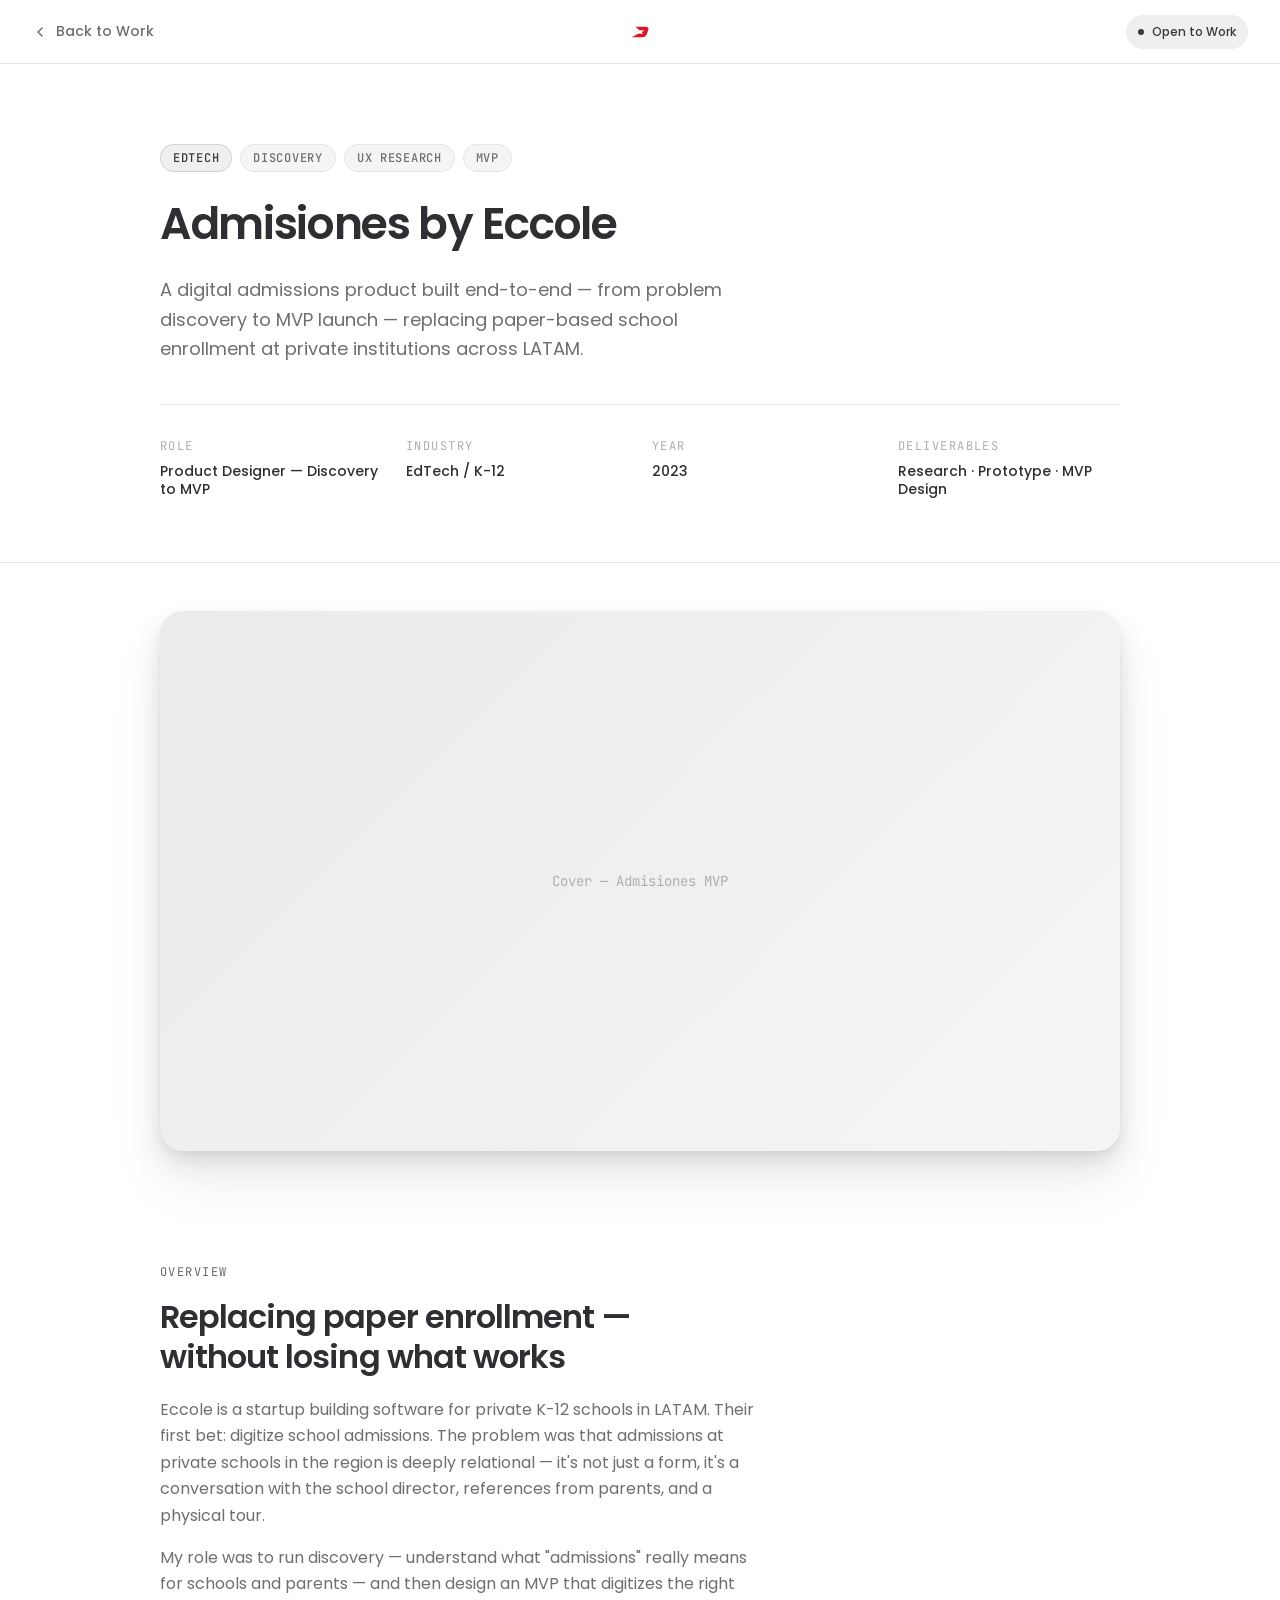
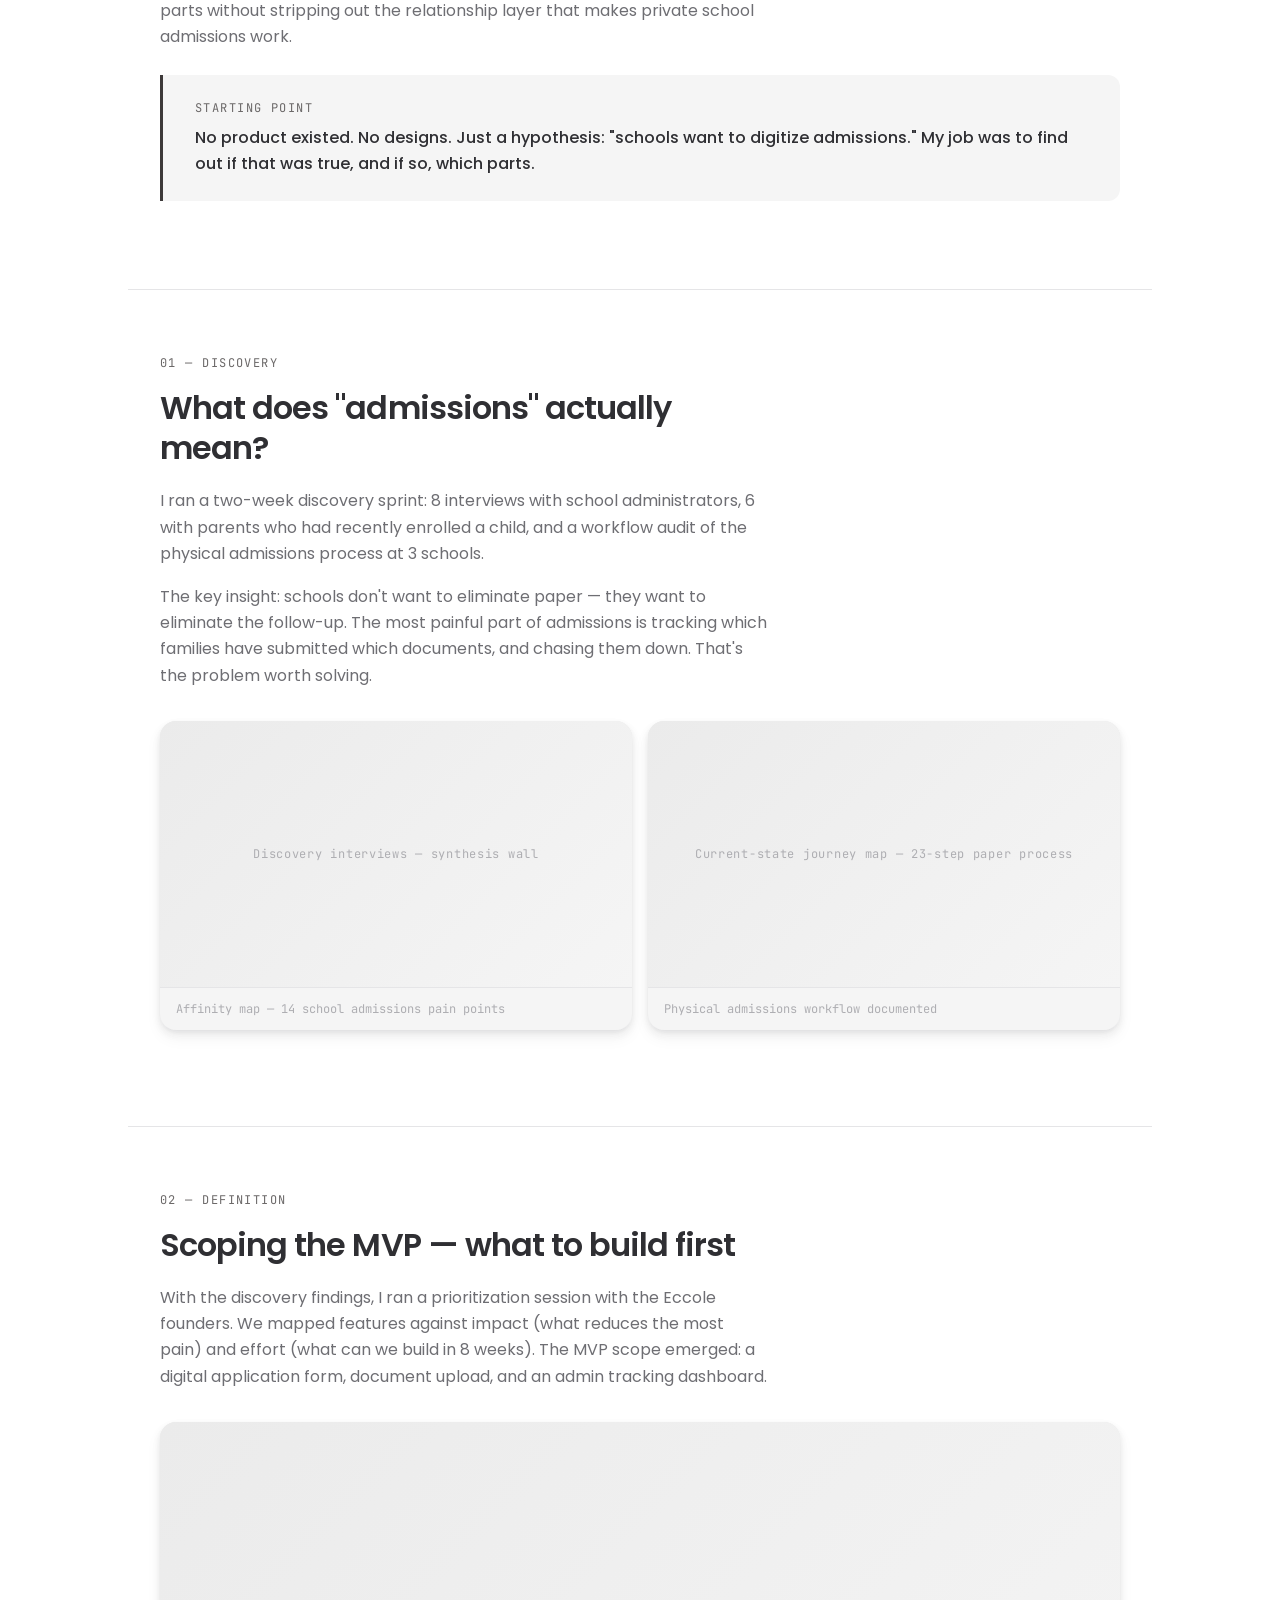
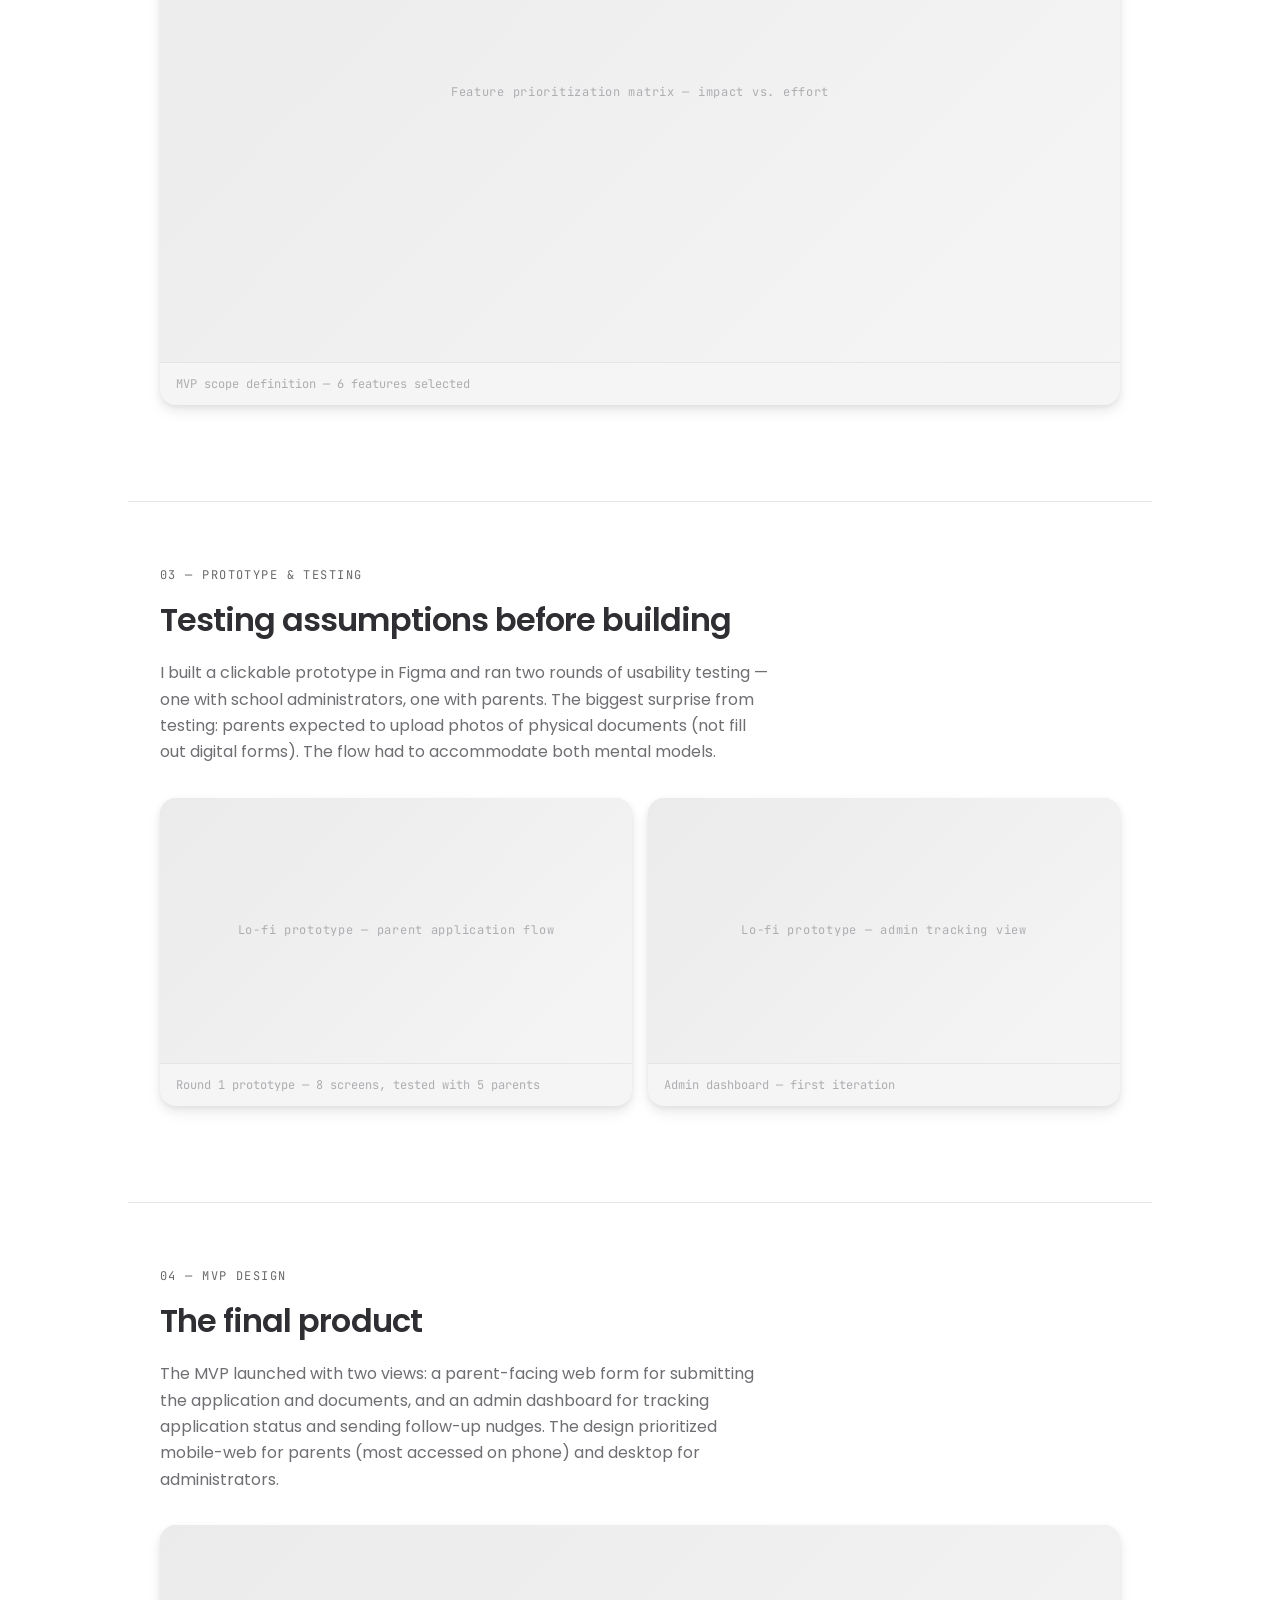
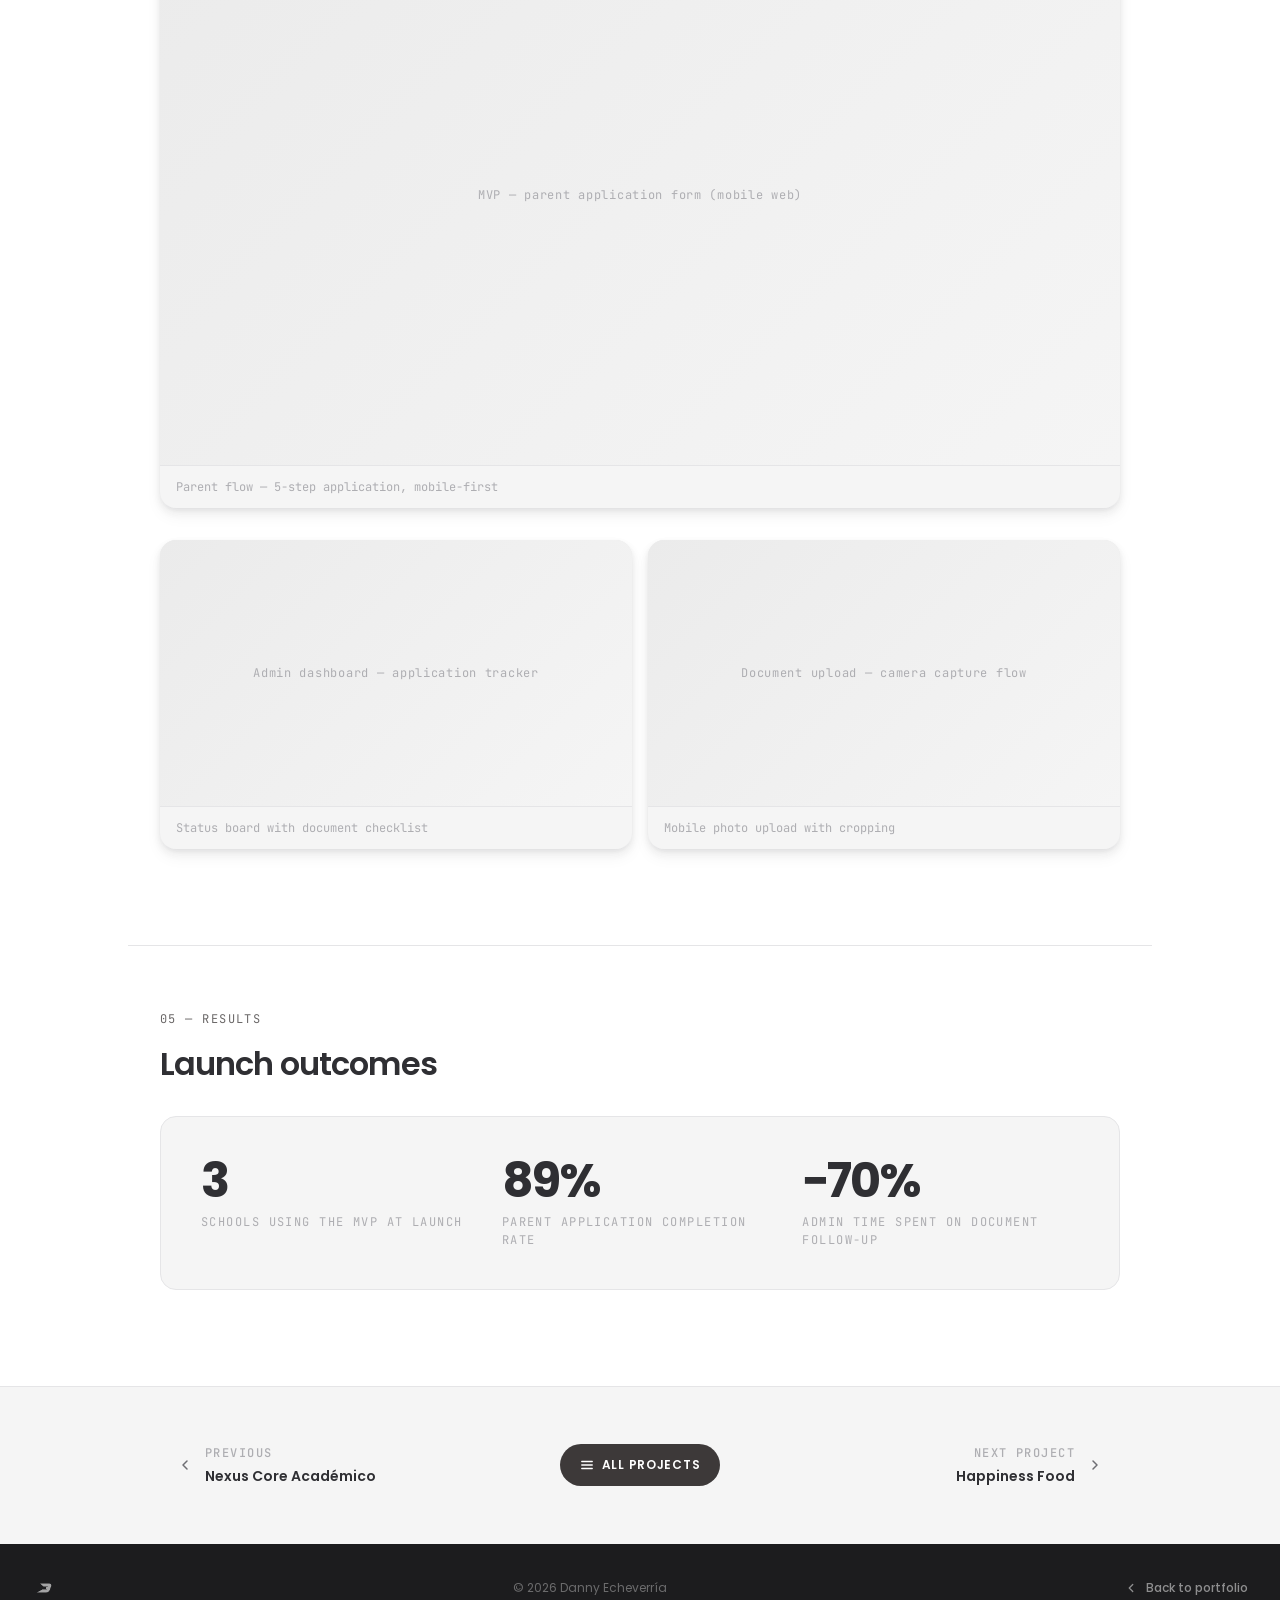
==== admisiones.html @ 97ca710a "Add 7 case study pages + shared CSS Individual case study pages for all 7 projects (Galgo, ATM Sec, " ====
<!DOCTYPE html>
<html lang="en">
<head>
<meta charset="UTF-8">
<meta name="viewport" content="width=device-width, initial-scale=1.0">
<meta name="description" content="Admisiones by Eccole — EdTech MVP case study by Danny Echeverría.">
<title>Admisiones by Eccole — Danny Echeverría</title>
<link rel="stylesheet" href="case-study.css">
</head>
<body>

<!-- NAV -->
<nav class="cs-nav" aria-label="Case study navigation">
  <div class="cs-nav__inner">
    <a href="index.html#work" class="cs-nav__back">
      <svg width="16" height="16" viewBox="0 0 16 16" fill="none" aria-hidden="true">
        <path d="M10 12L6 8l4-4" stroke="currentColor" stroke-width="1.5" stroke-linecap="round" stroke-linejoin="round"/>
      </svg>
      Back to Work
    </a>
    <a href="index.html" class="cs-nav__logo">
      <img src="Logo-Danjez.png" alt="Danny Echeverría" width="120" height="28">
    </a>
    <div class="cs-nav__badge">
      <span class="cs-nav__badge-dot"></span>
      Open to Work
    </div>
  </div>
</nav>

<!-- HEADER -->
<header class="cs-header">
  <div class="cs-header__inner">
    <div class="cs-header__tags anim">
      <span class="cs-tag cs-tag--accent">EdTech</span>
      <span class="cs-tag">Discovery</span>
      <span class="cs-tag">UX Research</span>
      <span class="cs-tag">MVP</span>
    </div>
    <h1 class="cs-header__title anim">Admisiones by Eccole</h1>
    <p class="cs-header__subtitle anim">A digital admissions product built end-to-end — from problem discovery to MVP launch — replacing paper-based school enrollment at private institutions across LATAM.</p>
    <div class="cs-meta anim">
      <div class="cs-meta__item">
        <p class="cs-meta__label">Role</p>
        <p class="cs-meta__value">Product Designer — Discovery to MVP</p>
      </div>
      <div class="cs-meta__item">
        <p class="cs-meta__label">Industry</p>
        <p class="cs-meta__value">EdTech / K-12</p>
      </div>
      <div class="cs-meta__item">
        <p class="cs-meta__label">Year</p>
        <p class="cs-meta__value">2023</p>
      </div>
      <div class="cs-meta__item">
        <p class="cs-meta__label">Deliverables</p>
        <p class="cs-meta__value">Research · Prototype · MVP Design</p>
      </div>
    </div>
  </div>
</header>

<!-- COVER -->
<div class="cs-cover anim">
  <div class="cs-cover__image">
    <div class="cs-cover__placeholder">Cover — Admisiones MVP</div>
  </div>
</div>

<!-- OVERVIEW -->
<section class="cs-section anim">
  <p class="cs-section__eyebrow">Overview</p>
  <h2 class="cs-section__title">Replacing paper enrollment — without losing what works</h2>
  <p class="cs-section__body">Eccole is a startup building software for private K-12 schools in LATAM. Their first bet: digitize school admissions. The problem was that admissions at private schools in the region is deeply relational — it's not just a form, it's a conversation with the school director, references from parents, and a physical tour.</p>
  <p class="cs-section__body">My role was to run discovery — understand what "admissions" really means for schools and parents — and then design an MVP that digitizes the right parts without stripping out the relationship layer that makes private school admissions work.</p>
  <div class="cs-callout">
    <p class="cs-callout__label">Starting Point</p>
    <p class="cs-callout__text">No product existed. No designs. Just a hypothesis: "schools want to digitize admissions." My job was to find out if that was true, and if so, which parts.</p>
  </div>
</section>

<!-- DISCOVERY -->
<section class="cs-section anim">
  <p class="cs-section__eyebrow">01 — Discovery</p>
  <h2 class="cs-section__title">What does "admissions" actually mean?</h2>
  <p class="cs-section__body">I ran a two-week discovery sprint: 8 interviews with school administrators, 6 with parents who had recently enrolled a child, and a workflow audit of the physical admissions process at 3 schools.</p>
  <p class="cs-section__body">The key insight: schools don't want to eliminate paper — they want to eliminate the follow-up. The most painful part of admissions is tracking which families have submitted which documents, and chasing them down. That's the problem worth solving.</p>
  <div class="cs-grid cs-grid--2">
    <div class="cs-image cs-image--flush">
      <div class="cs-image__placeholder">Discovery interviews — synthesis wall</div>
      <p class="cs-image__caption">Affinity map — 14 school admissions pain points</p>
    </div>
    <div class="cs-image cs-image--flush">
      <div class="cs-image__placeholder">Current-state journey map — 23-step paper process</div>
      <p class="cs-image__caption">Physical admissions workflow documented</p>
    </div>
  </div>
</section>

<!-- DEFINITION -->
<section class="cs-section anim">
  <p class="cs-section__eyebrow">02 — Definition</p>
  <h2 class="cs-section__title">Scoping the MVP — what to build first</h2>
  <p class="cs-section__body">With the discovery findings, I ran a prioritization session with the Eccole founders. We mapped features against impact (what reduces the most pain) and effort (what can we build in 8 weeks). The MVP scope emerged: a digital application form, document upload, and an admin tracking dashboard.</p>
  <div class="cs-image">
    <div class="cs-image__placeholder">Feature prioritization matrix — impact vs. effort</div>
    <p class="cs-image__caption">MVP scope definition — 6 features selected</p>
  </div>
</section>

<!-- PROTOTYPE -->
<section class="cs-section anim">
  <p class="cs-section__eyebrow">03 — Prototype & Testing</p>
  <h2 class="cs-section__title">Testing assumptions before building</h2>
  <p class="cs-section__body">I built a clickable prototype in Figma and ran two rounds of usability testing — one with school administrators, one with parents. The biggest surprise from testing: parents expected to upload photos of physical documents (not fill out digital forms). The flow had to accommodate both mental models.</p>
  <div class="cs-grid cs-grid--2">
    <div class="cs-image cs-image--flush">
      <div class="cs-image__placeholder">Lo-fi prototype — parent application flow</div>
      <p class="cs-image__caption">Round 1 prototype — 8 screens, tested with 5 parents</p>
    </div>
    <div class="cs-image cs-image--flush">
      <div class="cs-image__placeholder">Lo-fi prototype — admin tracking view</div>
      <p class="cs-image__caption">Admin dashboard — first iteration</p>
    </div>
  </div>
</section>

<!-- MVP -->
<section class="cs-section anim">
  <p class="cs-section__eyebrow">04 — MVP Design</p>
  <h2 class="cs-section__title">The final product</h2>
  <p class="cs-section__body">The MVP launched with two views: a parent-facing web form for submitting the application and documents, and an admin dashboard for tracking application status and sending follow-up nudges. The design prioritized mobile-web for parents (most accessed on phone) and desktop for administrators.</p>
  <div class="cs-image">
    <div class="cs-image__placeholder">MVP — parent application form (mobile web)</div>
    <p class="cs-image__caption">Parent flow — 5-step application, mobile-first</p>
  </div>
  <div class="cs-grid cs-grid--2">
    <div class="cs-image cs-image--flush">
      <div class="cs-image__placeholder">Admin dashboard — application tracker</div>
      <p class="cs-image__caption">Status board with document checklist</p>
    </div>
    <div class="cs-image cs-image--flush">
      <div class="cs-image__placeholder">Document upload — camera capture flow</div>
      <p class="cs-image__caption">Mobile photo upload with cropping</p>
    </div>
  </div>
</section>

<!-- RESULTS -->
<section class="cs-section anim">
  <p class="cs-section__eyebrow">05 — Results</p>
  <h2 class="cs-section__title">Launch outcomes</h2>
  <div class="cs-metrics">
    <div class="cs-metric">
      <p class="cs-metric__number">3</p>
      <p class="cs-metric__label">Schools using the MVP at launch</p>
    </div>
    <div class="cs-metric">
      <p class="cs-metric__number">89%</p>
      <p class="cs-metric__label">Parent application completion rate</p>
    </div>
    <div class="cs-metric">
      <p class="cs-metric__number">−70%</p>
      <p class="cs-metric__label">Admin time spent on document follow-up</p>
    </div>
  </div>
</section>

<!-- PROJECT NAV -->
<nav class="cs-project-nav" aria-label="Project navigation">
  <div class="cs-project-nav__inner">
    <a href="nexuscore.html" class="cs-project-nav__link">
      <svg width="16" height="16" viewBox="0 0 16 16" fill="none" aria-hidden="true">
        <path d="M10 12L6 8l4-4" stroke="currentColor" stroke-width="1.5" stroke-linecap="round" stroke-linejoin="round"/>
      </svg>
      <div>
        <span class="cs-project-nav__label">Previous</span>
        <span class="cs-project-nav__title">Nexus Core Académico</span>
      </div>
    </a>
    <div class="cs-project-nav__center">
      <a href="index.html#work" class="cs-project-nav__all">
        <svg width="14" height="14" viewBox="0 0 16 16" fill="none" aria-hidden="true">
          <path d="M2 4h12M2 8h12M2 12h12" stroke="currentColor" stroke-width="1.5" stroke-linecap="round"/>
        </svg>
        All Projects
      </a>
    </div>
    <a href="happinessfood.html" class="cs-project-nav__link cs-project-nav__link--next">
      <div>
        <span class="cs-project-nav__label">Next Project</span>
        <span class="cs-project-nav__title">Happiness Food</span>
      </div>
      <svg width="16" height="16" viewBox="0 0 16 16" fill="none" aria-hidden="true">
        <path d="M6 12l4-4-4-4" stroke="currentColor" stroke-width="1.5" stroke-linecap="round" stroke-linejoin="round"/>
      </svg>
    </a>
  </div>
</nav>

<!-- FOOTER -->
<footer class="cs-footer">
  <div class="cs-footer__inner">
    <a href="index.html" class="cs-footer__logo">
      <img src="Logo-Danjez.png" alt="Danny Echeverría" width="100" height="24">
    </a>
    <p class="cs-footer__copy">© 2026 Danny Echeverría</p>
    <a href="index.html#work" class="cs-footer__back">
      <svg width="14" height="14" viewBox="0 0 16 16" fill="none" aria-hidden="true">
        <path d="M10 12L6 8l4-4" stroke="currentColor" stroke-width="1.5" stroke-linecap="round" stroke-linejoin="round"/>
      </svg>
      Back to portfolio
    </a>
  </div>
</footer>

<script>
const observer = new IntersectionObserver((entries) => {
  entries.forEach(e => { if (e.isIntersecting) { e.target.classList.add('anim--visible'); observer.unobserve(e.target); } });
}, { threshold: 0.1, rootMargin: '0px 0px -40px 0px' });
document.querySelectorAll('.anim').forEach(el => observer.observe(el));
</script>
</body>
</html>
---- case-study.css ----
/* ============================================================
   CASE STUDY — Shared Styles
   Precision Canvas Design System
   ============================================================ */

@import url('https://fonts.googleapis.com/css2?family=Poppins:ital,wght@0,300;0,400;0,500;0,600;0,700;1,300;1,400;1,500&family=JetBrains+Mono:wght@400;500&display=swap');

/* ============================================================
   DESIGN TOKENS
   ============================================================ */
:root {
  --color-bg-base:        #FFFFFF;
  --color-bg-raised:      #F5F5F5;
  --color-bg-inset:       #EBEBEB;
  --color-bg-overlay:     #1C1C1E;

  --color-text-primary:   #2F2F33;
  --color-text-secondary: #6E6E73;
  --color-text-tertiary:  #AEAEB2;
  --color-text-inverse:   #FFFFFF;

  --color-accent:         #3D3939;
  --color-accent-hover:   #2A2727;
  --color-accent-subtle:  #F0EFEF;
  --color-accent-muted:   #6B6868;

  --color-border:         #E5E5E7;
  --color-border-strong:  #C7C7CC;

  --font-display: 'Poppins', system-ui, sans-serif;
  --font-body:    'Poppins', system-ui, sans-serif;
  --font-mono:    'JetBrains Mono', 'Cascadia Code', monospace;

  --text-xs:   0.75rem;
  --text-sm:   0.875rem;
  --text-base: 1rem;
  --text-lg:   1.125rem;
  --text-xl:   1.25rem;
  --text-2xl:  1.5rem;
  --text-3xl:  clamp(1.75rem, 3vw, 2rem);
  --text-4xl:  clamp(2rem, 4vw, 2.75rem);

  --leading-tight:   1.1;
  --leading-snug:    1.25;
  --leading-normal:  1.5;
  --leading-relaxed: 1.65;

  --tracking-tight:  -0.03em;
  --tracking-normal: -0.01em;
  --tracking-wide:    0.06em;
  --tracking-widest:  0.12em;

  --space-1:  0.25rem;
  --space-2:  0.5rem;
  --space-3:  0.75rem;
  --space-4:  1rem;
  --space-5:  1.25rem;
  --space-6:  1.5rem;
  --space-8:  2rem;
  --space-10: 2.5rem;
  --space-12: 3rem;
  --space-16: 4rem;
  --space-20: 5rem;
  --space-24: 6rem;

  --container-text: 44rem;
  --container-lg:   64rem;
  --container-xl:   80rem;

  --radius-sm:   0.25rem;
  --radius-md:   0.5rem;
  --radius-lg:   0.75rem;
  --radius-xl:   1rem;
  --radius-2xl:  1.5rem;
  --radius-full: 9999px;

  --shadow-color: 240deg 5% 15%;
  --shadow-sm:
    0px 1px 2px hsl(var(--shadow-color) / 0.05),
    0px 1px 3px hsl(var(--shadow-color) / 0.07);
  --shadow-md:
    0px 2px 4px hsl(var(--shadow-color) / 0.04),
    0px 4px 8px hsl(var(--shadow-color) / 0.07),
    0px 8px 16px hsl(var(--shadow-color) / 0.05);
  --shadow-lg:
    0px 4px 6px hsl(var(--shadow-color) / 0.03),
    0px 8px 16px hsl(var(--shadow-color) / 0.06),
    0px 16px 32px hsl(var(--shadow-color) / 0.09),
    0px 32px 64px hsl(var(--shadow-color) / 0.05);

  --ease-out-expo:  cubic-bezier(0.16, 1, 0.3, 1);
  --ease-in-out:    cubic-bezier(0.65, 0, 0.35, 1);
  --duration-fast:   150ms;
  --duration-normal: 250ms;
  --duration-enter:  500ms;
}

/* ============================================================
   RESET & BASE
   ============================================================ */
*, *::before, *::after { box-sizing: border-box; margin: 0; padding: 0; }

html {
  scroll-behavior: smooth;
  -webkit-font-smoothing: antialiased;
  -moz-osx-font-smoothing: grayscale;
}

body {
  font-family: var(--font-body);
  font-size: var(--text-base);
  line-height: var(--leading-normal);
  color: var(--color-text-primary);
  background-color: var(--color-bg-base);
  overflow-x: hidden;
}

img { display: block; max-width: 100%; }
a { color: inherit; text-decoration: none; }
button { cursor: pointer; border: none; background: none; font: inherit; }

.u-sr-only {
  position: absolute; width: 1px; height: 1px;
  padding: 0; margin: -1px; overflow: hidden;
  clip: rect(0,0,0,0); white-space: nowrap; border: 0;
}

.anim {
  opacity: 0;
  transform: translateY(20px);
  transition:
    opacity var(--duration-enter) var(--ease-out-expo),
    transform var(--duration-enter) var(--ease-out-expo);
}
.anim.anim--visible { opacity: 1; transform: translateY(0); }
.anim:nth-child(2) { transition-delay: 60ms; }
.anim:nth-child(3) { transition-delay: 120ms; }
.anim:nth-child(4) { transition-delay: 180ms; }

@media (prefers-reduced-motion: reduce) {
  .anim { opacity: 1; transform: none; transition: none; }
  *, *::before, *::after {
    animation-duration: 0.01ms !important;
    transition-duration: 0.01ms !important;
  }
}

/* ============================================================
   CASE STUDY NAV
   ============================================================ */
.cs-nav {
  position: sticky;
  top: 0;
  z-index: 100;
  height: 64px;
  display: flex;
  align-items: center;
  background-color: rgba(255, 255, 255, 0.92);
  backdrop-filter: blur(16px) saturate(180%);
  -webkit-backdrop-filter: blur(16px) saturate(180%);
  border-bottom: 1px solid var(--color-border);
}

.cs-nav__inner {
  width: 100%;
  max-width: var(--container-xl);
  margin-inline: auto;
  padding-inline: var(--space-8);
  display: flex;
  align-items: center;
  justify-content: space-between;
  gap: var(--space-8);
}

.cs-nav__back {
  display: flex;
  align-items: center;
  gap: var(--space-2);
  font-size: var(--text-sm);
  font-weight: 500;
  color: var(--color-text-secondary);
  transition: color var(--duration-fast) ease;
}
.cs-nav__back:hover { color: var(--color-text-primary); }
.cs-nav__back svg { flex-shrink: 0; }

.cs-nav__logo img { height: 28px; width: auto; }

.cs-nav__badge {
  display: flex;
  align-items: center;
  gap: var(--space-2);
  padding: var(--space-2) var(--space-3);
  background: var(--color-accent-subtle);
  border-radius: var(--radius-full);
  font-size: var(--text-xs);
  font-weight: 500;
  color: var(--color-accent);
  white-space: nowrap;
}
.cs-nav__badge-dot {
  width: 6px; height: 6px;
  border-radius: 50%;
  background: var(--color-accent);
  animation: pulse 2s ease-in-out infinite;
}
@keyframes pulse {
  0%, 100% { opacity: 1; transform: scale(1); }
  50%       { opacity: 0.5; transform: scale(0.75); }
}

/* ============================================================
   CASE STUDY HEADER
   ============================================================ */
.cs-header {
  padding-top: var(--space-20);
  padding-bottom: var(--space-16);
  border-bottom: 1px solid var(--color-border);
}

.cs-header__inner {
  width: 100%;
  max-width: var(--container-lg);
  margin-inline: auto;
  padding-inline: var(--space-8);
}

.cs-header__tags {
  display: flex;
  flex-wrap: wrap;
  gap: var(--space-2);
  margin-bottom: var(--space-6);
}

.cs-tag {
  display: inline-flex;
  align-items: center;
  padding: var(--space-1) var(--space-3);
  border-radius: var(--radius-full);
  font-size: var(--text-xs);
  font-family: var(--font-mono);
  font-weight: 500;
  letter-spacing: var(--tracking-wide);
  text-transform: uppercase;
  background: var(--color-bg-raised);
  color: var(--color-text-secondary);
  border: 1px solid var(--color-border);
}

.cs-tag--accent {
  background: var(--color-accent-subtle);
  color: var(--color-accent);
  border-color: rgba(61,57,57,0.15);
}

.cs-header__title {
  font-size: var(--text-4xl);
  font-weight: 600;
  letter-spacing: var(--tracking-tight);
  line-height: var(--leading-snug);
  color: var(--color-text-primary);
  margin-bottom: var(--space-6);
  max-width: 40rem;
}

.cs-header__subtitle {
  font-size: var(--text-lg);
  color: var(--color-text-secondary);
  line-height: var(--leading-relaxed);
  max-width: 36rem;
  margin-bottom: var(--space-10);
}

.cs-meta {
  display: grid;
  grid-template-columns: repeat(4, 1fr);
  gap: var(--space-6);
  padding-top: var(--space-8);
  border-top: 1px solid var(--color-border);
}

.cs-meta__item {}

.cs-meta__label {
  font-family: var(--font-mono);
  font-size: var(--text-xs);
  text-transform: uppercase;
  letter-spacing: var(--tracking-widest);
  color: var(--color-text-tertiary);
  margin-bottom: var(--space-2);
}

.cs-meta__value {
  font-size: var(--text-sm);
  font-weight: 500;
  color: var(--color-text-primary);
  line-height: var(--leading-snug);
}

/* ============================================================
   COVER IMAGE
   ============================================================ */
.cs-cover {
  width: 100%;
  max-width: var(--container-lg);
  margin-inline: auto;
  padding-inline: var(--space-8);
  padding-top: var(--space-12);
  padding-bottom: var(--space-12);
}

.cs-cover__image {
  width: 100%;
  aspect-ratio: 16 / 9;
  border-radius: var(--radius-2xl);
  overflow: hidden;
  background: var(--color-bg-inset);
  box-shadow: var(--shadow-lg);
}

.cs-cover__image img {
  width: 100%; height: 100%;
  object-fit: cover;
}

.cs-cover__placeholder {
  width: 100%; height: 100%;
  background: linear-gradient(135deg, var(--color-bg-inset) 0%, var(--color-bg-raised) 100%);
  display: flex;
  align-items: center;
  justify-content: center;
  color: var(--color-text-tertiary);
  font-family: var(--font-mono);
  font-size: var(--text-sm);
}

/* ============================================================
   SECTION BASE
   ============================================================ */
.cs-section {
  width: 100%;
  max-width: var(--container-lg);
  margin-inline: auto;
  padding-inline: var(--space-8);
  padding-block: var(--space-16);
  border-bottom: 1px solid var(--color-border);
}

.cs-section:last-of-type { border-bottom: none; }

.cs-section--wide {
  max-width: var(--container-xl);
}

.cs-section__eyebrow {
  font-family: var(--font-mono);
  font-size: var(--text-xs);
  text-transform: uppercase;
  letter-spacing: var(--tracking-widest);
  color: var(--color-accent-muted);
  margin-bottom: var(--space-4);
}

.cs-section__title {
  font-size: var(--text-3xl);
  font-weight: 600;
  letter-spacing: var(--tracking-tight);
  line-height: var(--leading-snug);
  color: var(--color-text-primary);
  margin-bottom: var(--space-5);
  max-width: 36rem;
}

.cs-section__body {
  font-size: var(--text-base);
  color: var(--color-text-secondary);
  line-height: var(--leading-relaxed);
  max-width: 38rem;
}

.cs-section__body + .cs-section__body {
  margin-top: var(--space-4);
}

/* Two-column layout inside a section */
.cs-section__cols {
  display: grid;
  grid-template-columns: 1fr 1fr;
  gap: var(--space-12);
  align-items: start;
}

.cs-section__cols--60-40 {
  grid-template-columns: 3fr 2fr;
}

.cs-section__col {}

/* ============================================================
   IMAGES
   ============================================================ */
.cs-image {
  width: 100%;
  border-radius: var(--radius-xl);
  overflow: hidden;
  background: var(--color-bg-inset);
  box-shadow: var(--shadow-md);
  margin-block: var(--space-8);
}

.cs-image--sm { border-radius: var(--radius-lg); }
.cs-image--flush { margin-block: 0; }

.cs-image img {
  width: 100%; height: auto;
  display: block;
}

.cs-image__placeholder {
  width: 100%;
  aspect-ratio: 16 / 9;
  background: linear-gradient(135deg, var(--color-bg-inset) 0%, var(--color-bg-raised) 100%);
  display: flex;
  align-items: center;
  justify-content: center;
  color: var(--color-text-tertiary);
  font-family: var(--font-mono);
  font-size: var(--text-xs);
  letter-spacing: var(--tracking-wide);
}

.cs-image__placeholder--tall { aspect-ratio: 4 / 3; }
.cs-image__placeholder--square { aspect-ratio: 1; }
.cs-image__placeholder--portrait { aspect-ratio: 9 / 16; }

.cs-image__caption {
  padding: var(--space-3) var(--space-4);
  font-size: var(--text-xs);
  color: var(--color-text-tertiary);
  font-family: var(--font-mono);
  border-top: 1px solid var(--color-border);
  background: var(--color-bg-raised);
}

/* Grid of images */
.cs-grid {
  display: grid;
  gap: var(--space-4);
  margin-block: var(--space-8);
}

.cs-grid--2 { grid-template-columns: 1fr 1fr; }
.cs-grid--3 { grid-template-columns: 1fr 1fr 1fr; }
.cs-grid--4 { grid-template-columns: repeat(4, 1fr); }

.cs-grid .cs-image { margin-block: 0; }

/* ============================================================
   METRICS ROW
   ============================================================ */
.cs-metrics {
  display: grid;
  grid-template-columns: repeat(3, 1fr);
  gap: var(--space-6);
  padding: var(--space-10);
  background: var(--color-bg-raised);
  border-radius: var(--radius-xl);
  border: 1px solid var(--color-border);
  margin-block: var(--space-8);
}

.cs-metric__number {
  font-size: clamp(2rem, 4vw, 3rem);
  font-weight: 700;
  letter-spacing: var(--tracking-tight);
  color: var(--color-text-primary);
  line-height: 1;
  margin-bottom: var(--space-2);
}

.cs-metric__label {
  font-family: var(--font-mono);
  font-size: var(--text-xs);
  text-transform: uppercase;
  letter-spacing: var(--tracking-widest);
  color: var(--color-text-tertiary);
}

/* ============================================================
   CALLOUT / HIGHLIGHT BLOCK
   ============================================================ */
.cs-callout {
  padding: var(--space-6) var(--space-8);
  background: var(--color-bg-raised);
  border-left: 3px solid var(--color-accent);
  border-radius: 0 var(--radius-lg) var(--radius-lg) 0;
  margin-block: var(--space-6);
}

.cs-callout__label {
  font-family: var(--font-mono);
  font-size: var(--text-xs);
  text-transform: uppercase;
  letter-spacing: var(--tracking-widest);
  color: var(--color-accent-muted);
  margin-bottom: var(--space-2);
}

.cs-callout__text {
  font-size: var(--text-base);
  font-weight: 500;
  color: var(--color-text-primary);
  line-height: var(--leading-relaxed);
}

/* ============================================================
   PROJECT NAVIGATION (prev / next)
   ============================================================ */
.cs-project-nav {
  background: var(--color-bg-raised);
  border-top: 1px solid var(--color-border);
  padding-block: var(--space-10);
}

.cs-project-nav__inner {
  width: 100%;
  max-width: var(--container-lg);
  margin-inline: auto;
  padding-inline: var(--space-8);
  display: grid;
  grid-template-columns: 1fr auto 1fr;
  align-items: center;
  gap: var(--space-6);
}

.cs-project-nav__link {
  display: flex;
  align-items: center;
  gap: var(--space-3);
  font-size: var(--text-sm);
  font-weight: 500;
  color: var(--color-text-secondary);
  transition: color var(--duration-fast) ease;
  padding: var(--space-4);
  border-radius: var(--radius-lg);
  border: 1px solid transparent;
}
.cs-project-nav__link:hover {
  color: var(--color-text-primary);
  background: var(--color-bg-base);
  border-color: var(--color-border);
}

.cs-project-nav__link--next { justify-content: flex-end; text-align: right; }

.cs-project-nav__label {
  font-family: var(--font-mono);
  font-size: var(--text-xs);
  text-transform: uppercase;
  letter-spacing: var(--tracking-widest);
  color: var(--color-text-tertiary);
  display: block;
  margin-bottom: var(--space-1);
}

.cs-project-nav__title {
  display: block;
  color: var(--color-text-primary);
  font-weight: 600;
  font-size: var(--text-sm);
}

.cs-project-nav__center {
  text-align: center;
}

.cs-project-nav__all {
  display: inline-flex;
  align-items: center;
  gap: var(--space-2);
  padding: var(--space-3) var(--space-5);
  background: var(--color-accent);
  color: var(--color-text-inverse);
  border-radius: var(--radius-full);
  font-size: var(--text-xs);
  font-weight: 600;
  letter-spacing: var(--tracking-wide);
  text-transform: uppercase;
  transition: background var(--duration-fast) ease;
}
.cs-project-nav__all:hover { background: var(--color-accent-hover); }

/* ============================================================
   FOOTER
   ============================================================ */
.cs-footer {
  background: var(--color-bg-overlay);
  padding-block: var(--space-8);
}

.cs-footer__inner {
  width: 100%;
  max-width: var(--container-xl);
  margin-inline: auto;
  padding-inline: var(--space-8);
  display: flex;
  align-items: center;
  justify-content: space-between;
  gap: var(--space-6);
}

.cs-footer__logo img {
  height: 24px;
  width: auto;
  filter: brightness(0) invert(1);
  opacity: 0.6;
}

.cs-footer__copy {
  font-size: var(--text-xs);
  color: rgba(255,255,255,0.35);
}

.cs-footer__back {
  font-size: var(--text-xs);
  font-weight: 500;
  color: rgba(255,255,255,0.5);
  display: flex;
  align-items: center;
  gap: var(--space-2);
  transition: color var(--duration-fast) ease;
}
.cs-footer__back:hover { color: rgba(255,255,255,0.9); }

/* ============================================================
   RESPONSIVE
   ============================================================ */
@media (max-width: 768px) {
  .cs-meta { grid-template-columns: 1fr 1fr; }
  .cs-section__cols,
  .cs-section__cols--60-40 { grid-template-columns: 1fr; gap: var(--space-8); }
  .cs-grid--2,
  .cs-grid--3,
  .cs-grid--4 { grid-template-columns: 1fr; }
  .cs-metrics { grid-template-columns: 1fr; gap: var(--space-4); }
  .cs-project-nav__inner { grid-template-columns: 1fr; gap: var(--space-4); }
  .cs-project-nav__link--next { justify-content: flex-start; text-align: left; }
  .cs-footer__inner { flex-direction: column; text-align: center; }
}

@media (max-width: 480px) {
  .cs-header__inner,
  .cs-cover,
  .cs-section { padding-inline: var(--space-5); }
  .cs-nav__inner { padding-inline: var(--space-5); }
  .cs-nav__badge { display: none; }
  .cs-meta { grid-template-columns: 1fr 1fr; gap: var(--space-4); }
}
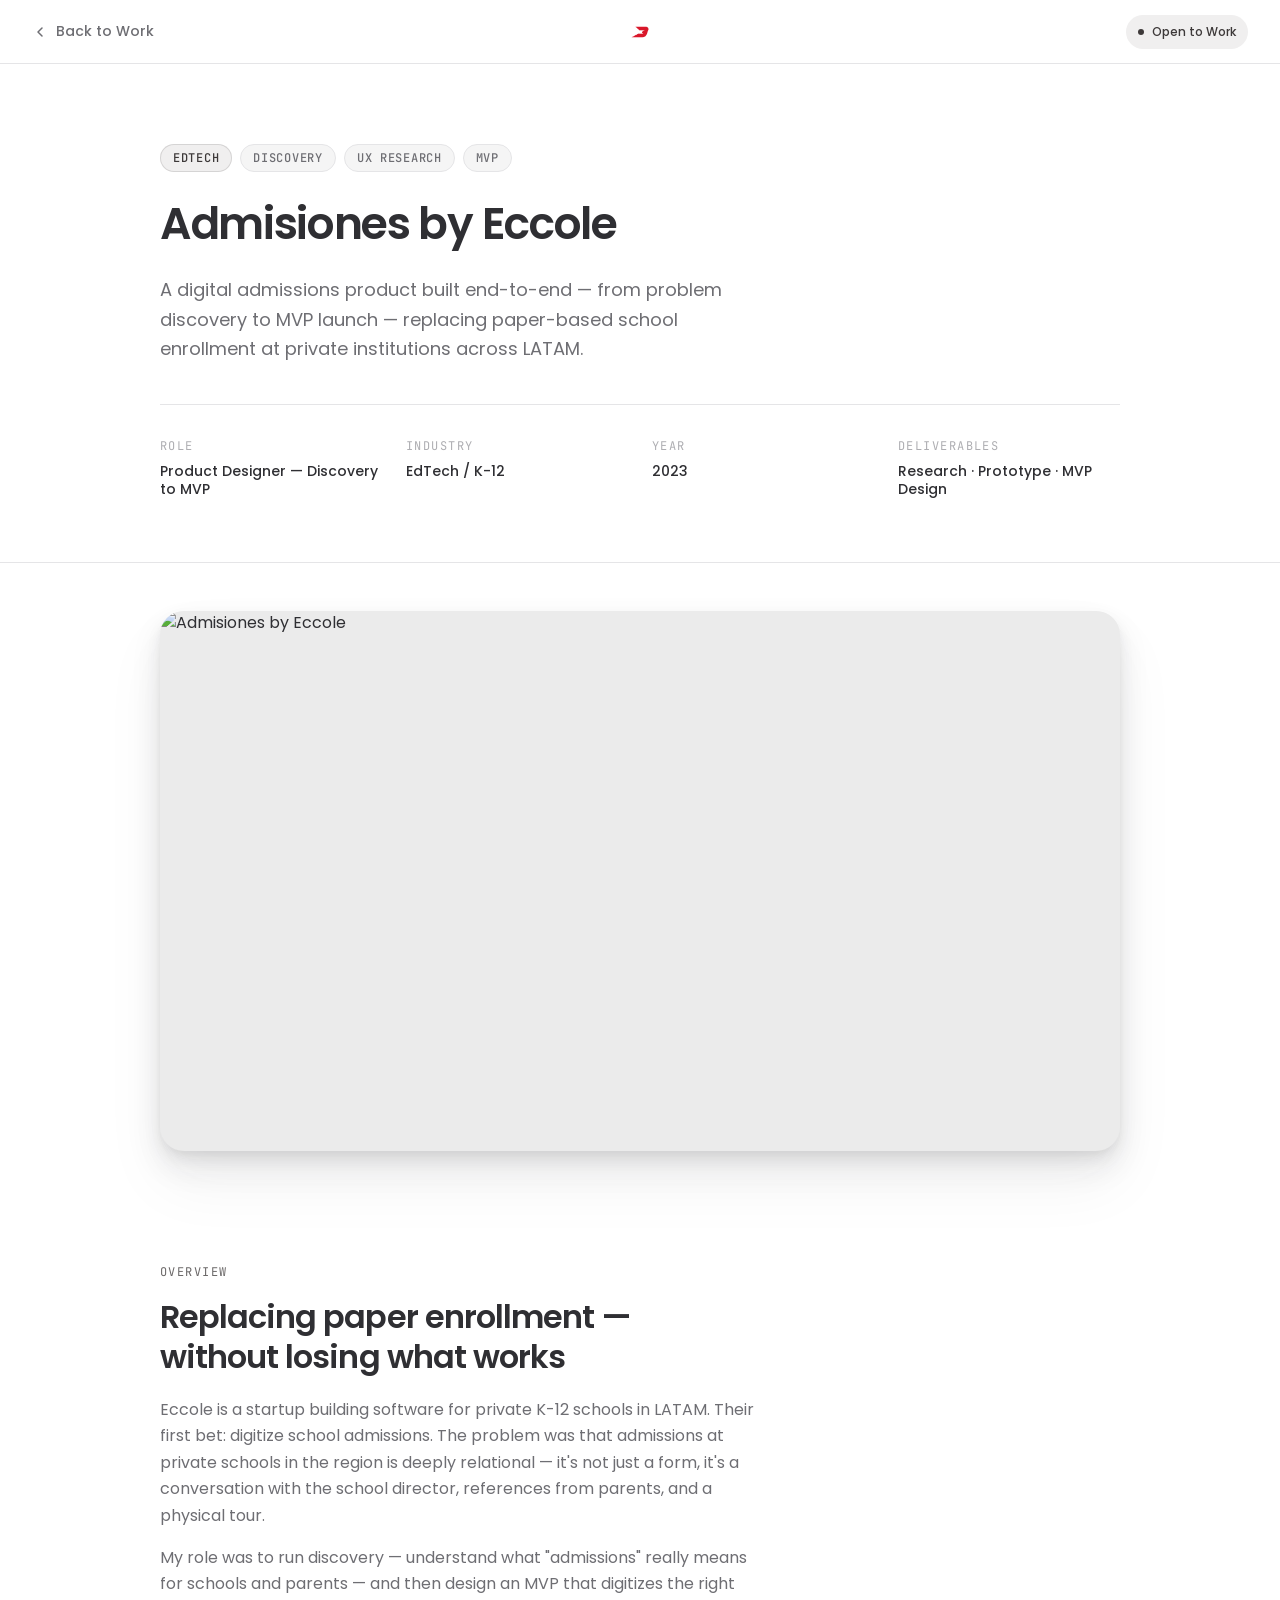
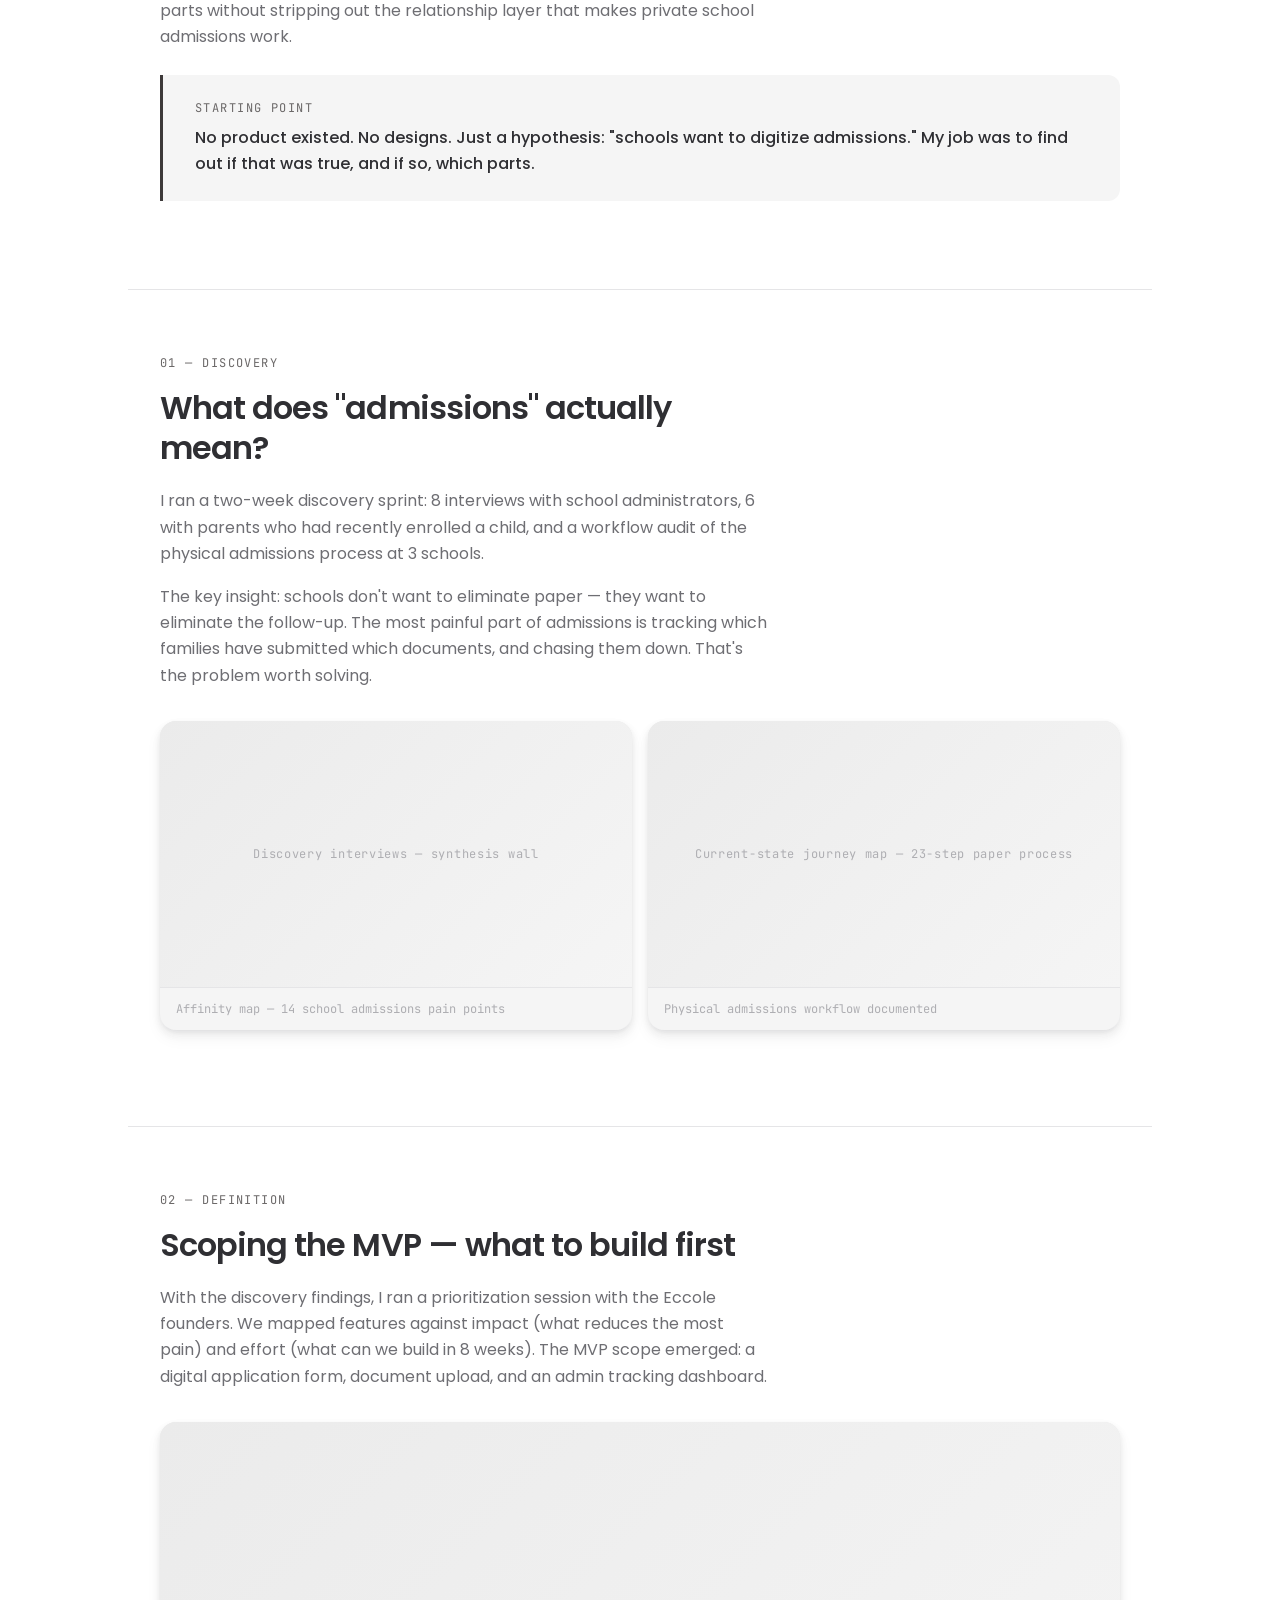
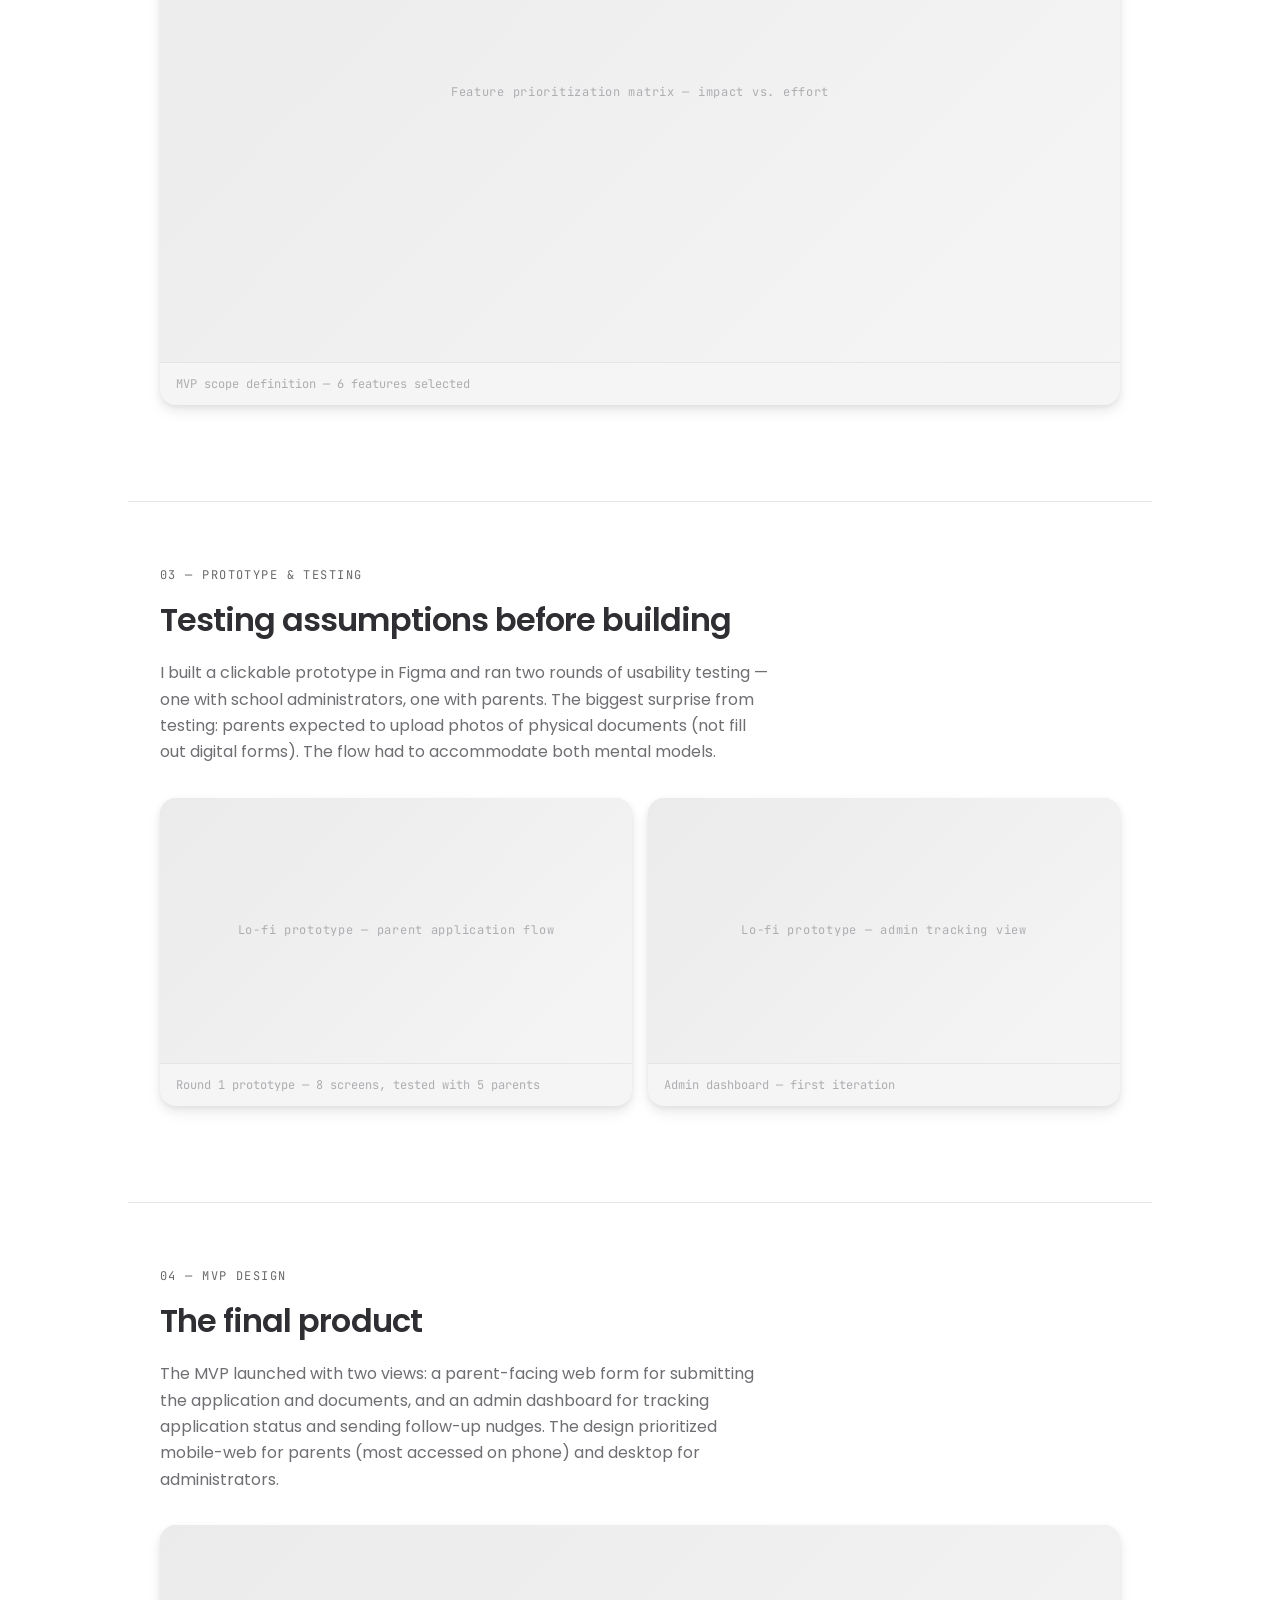
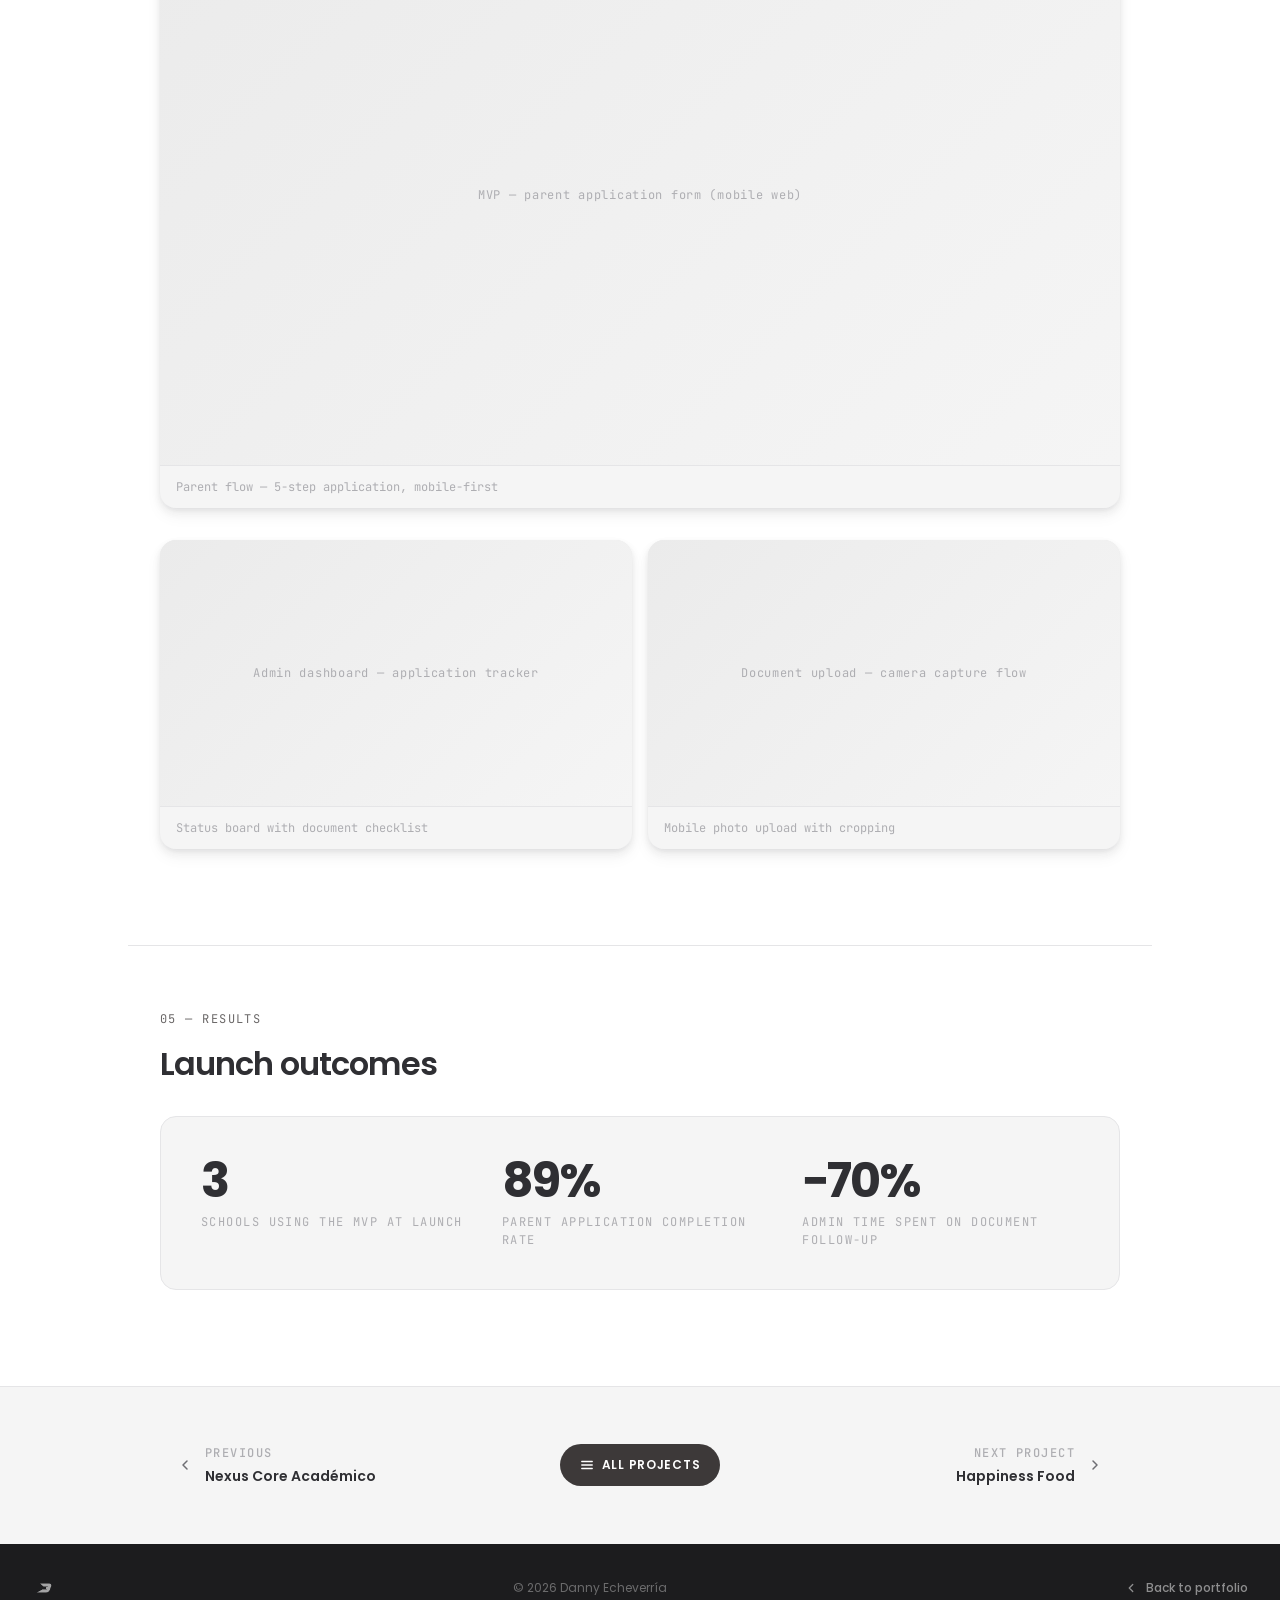
==== commit f5c7919b: "Add real project images to all cards and case study covers Replaced placeholder divs with actual ima" ====
--- a/admisiones.html
+++ b/admisiones.html
@@ -63,7 +63,7 @@
 <!-- COVER -->
 <div class="cs-cover anim">
   <div class="cs-cover__image">
-    <div class="cs-cover__placeholder">Cover — Admisiones MVP</div>
+    <img src="adm.png" alt="Admisiones by Eccole">
   </div>
 </div>
 
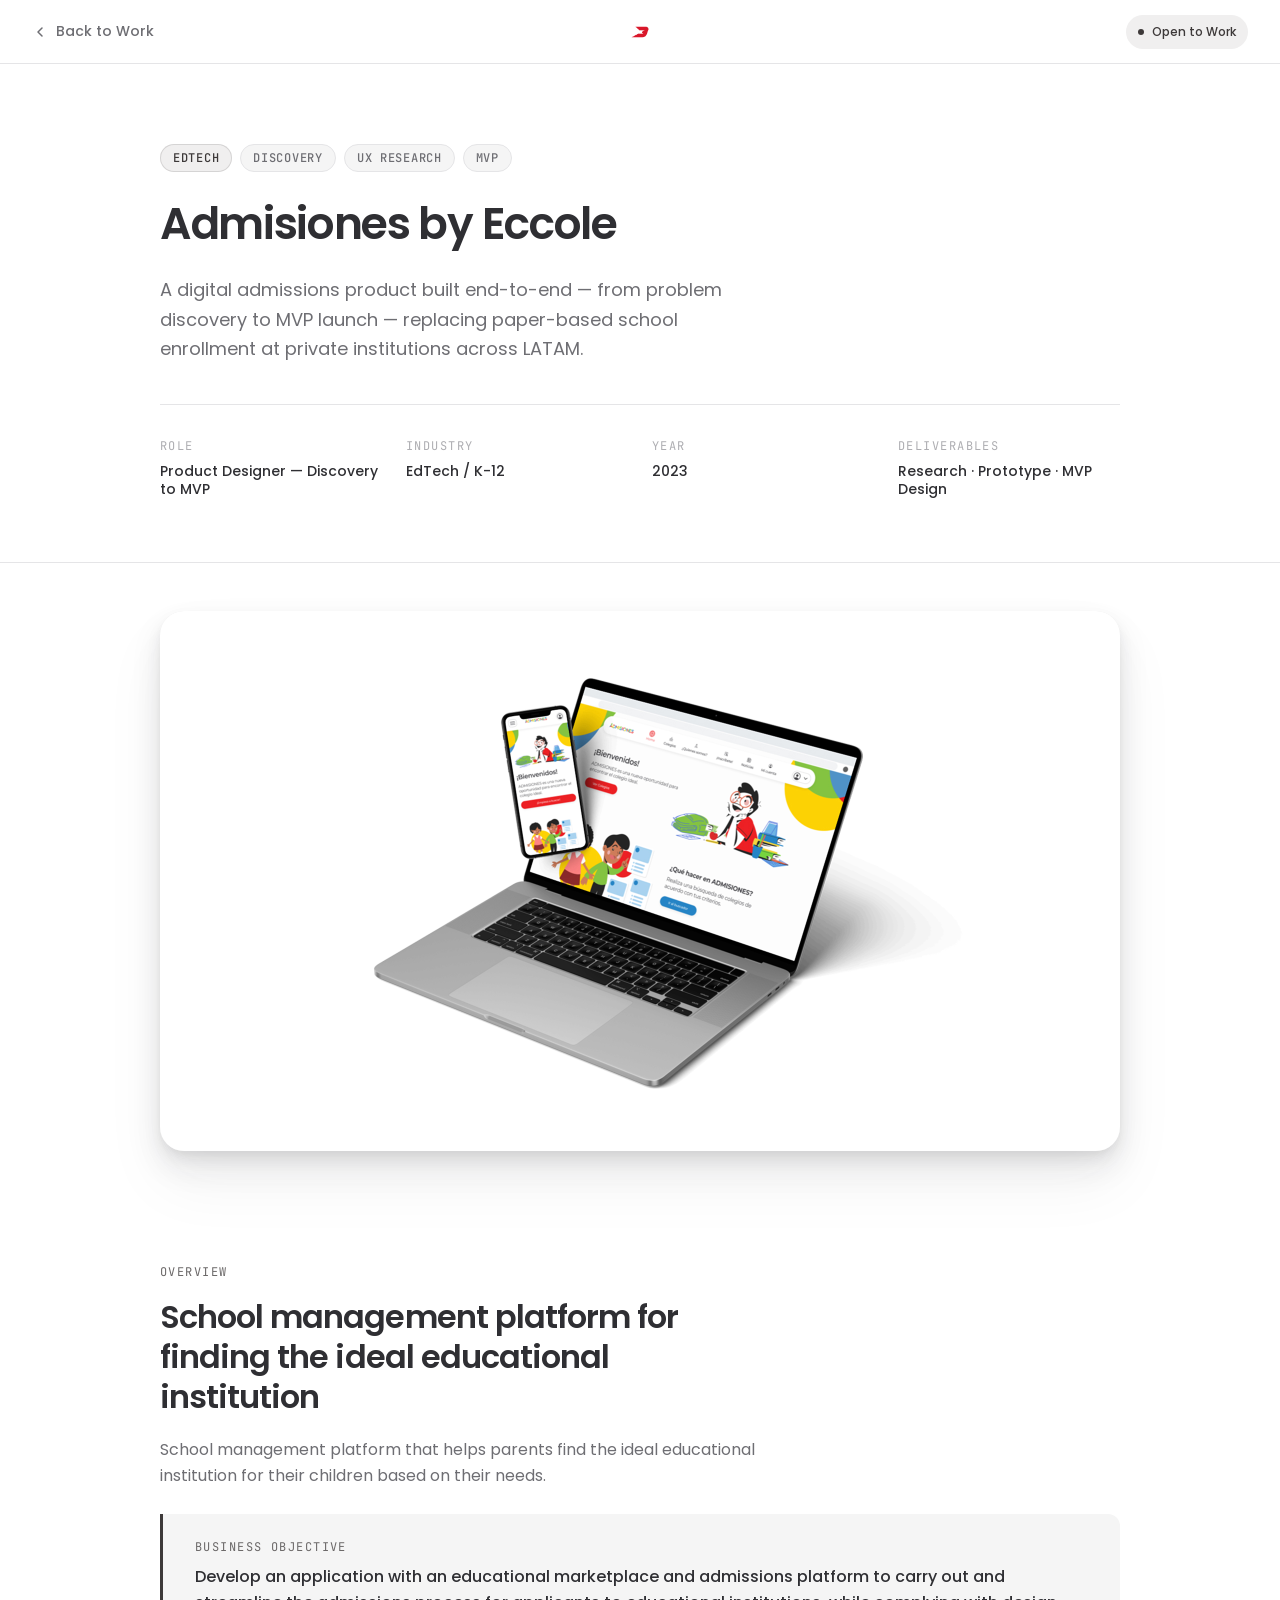
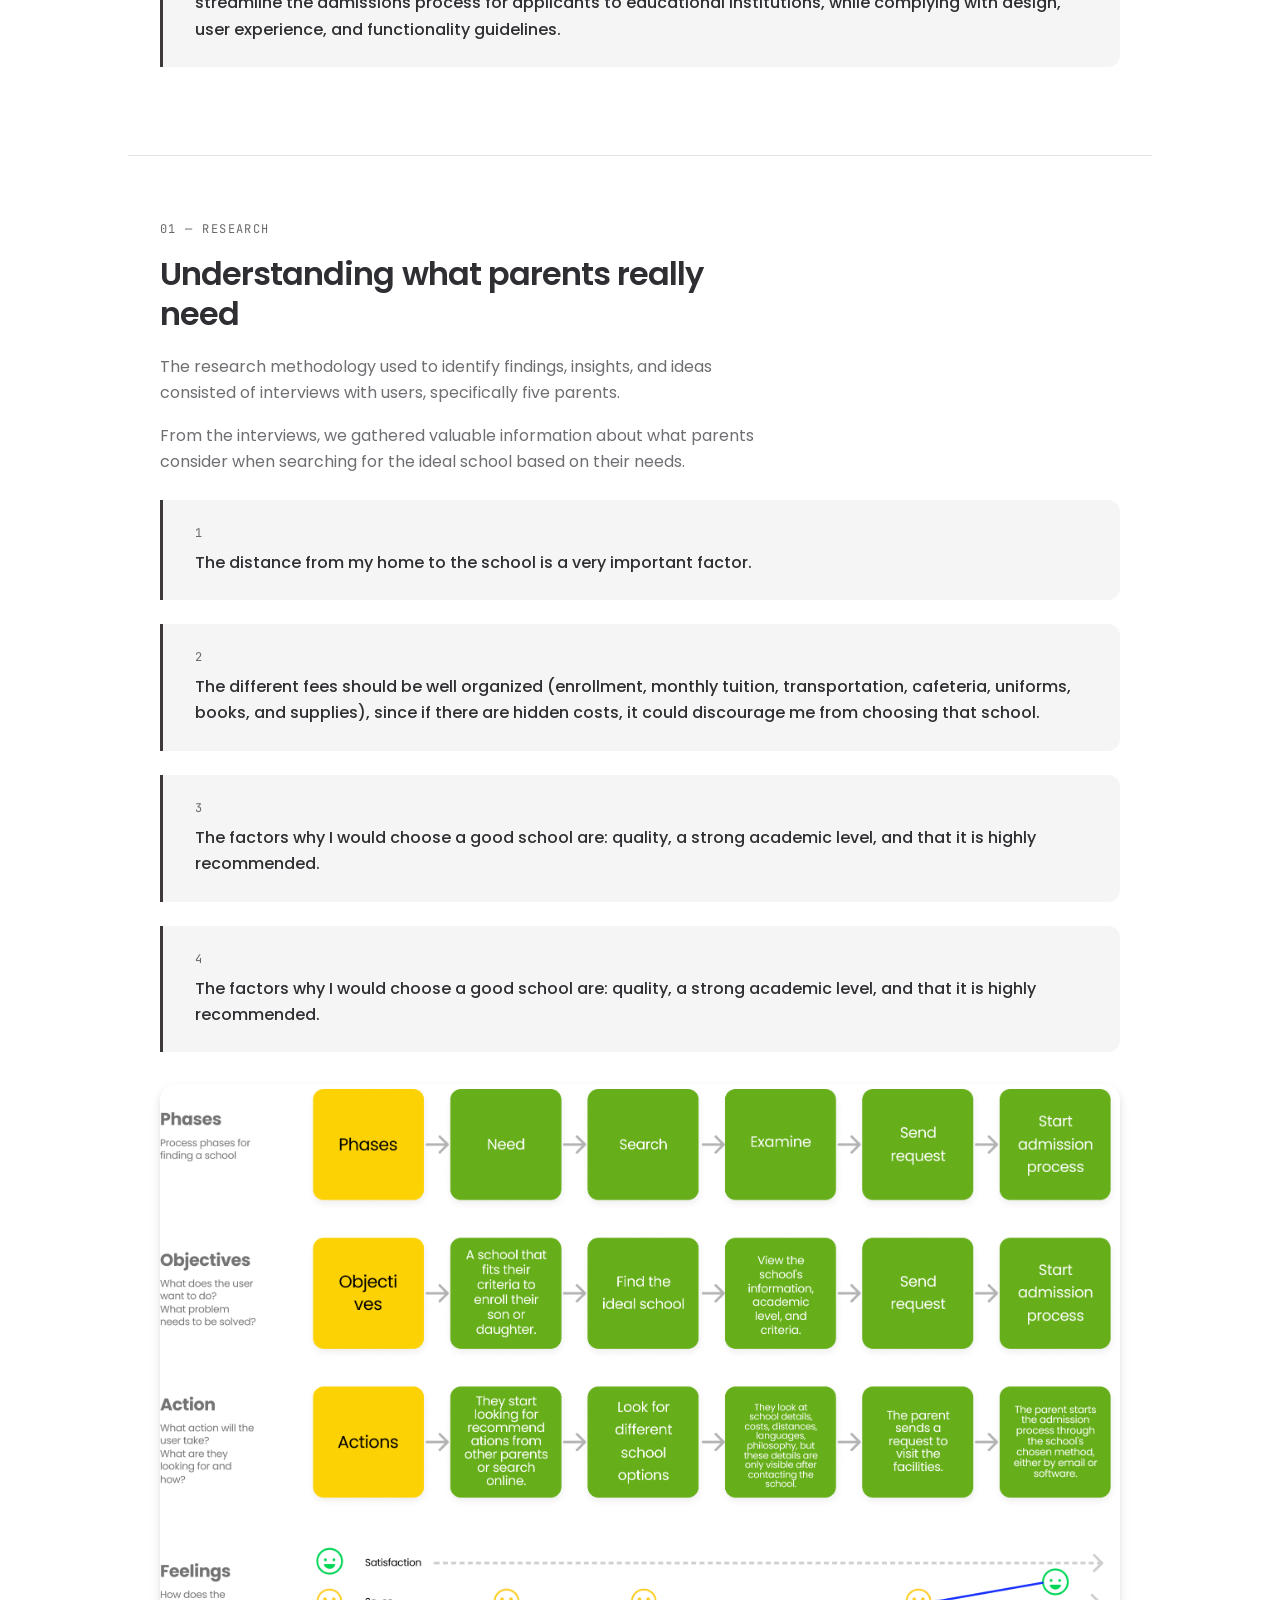
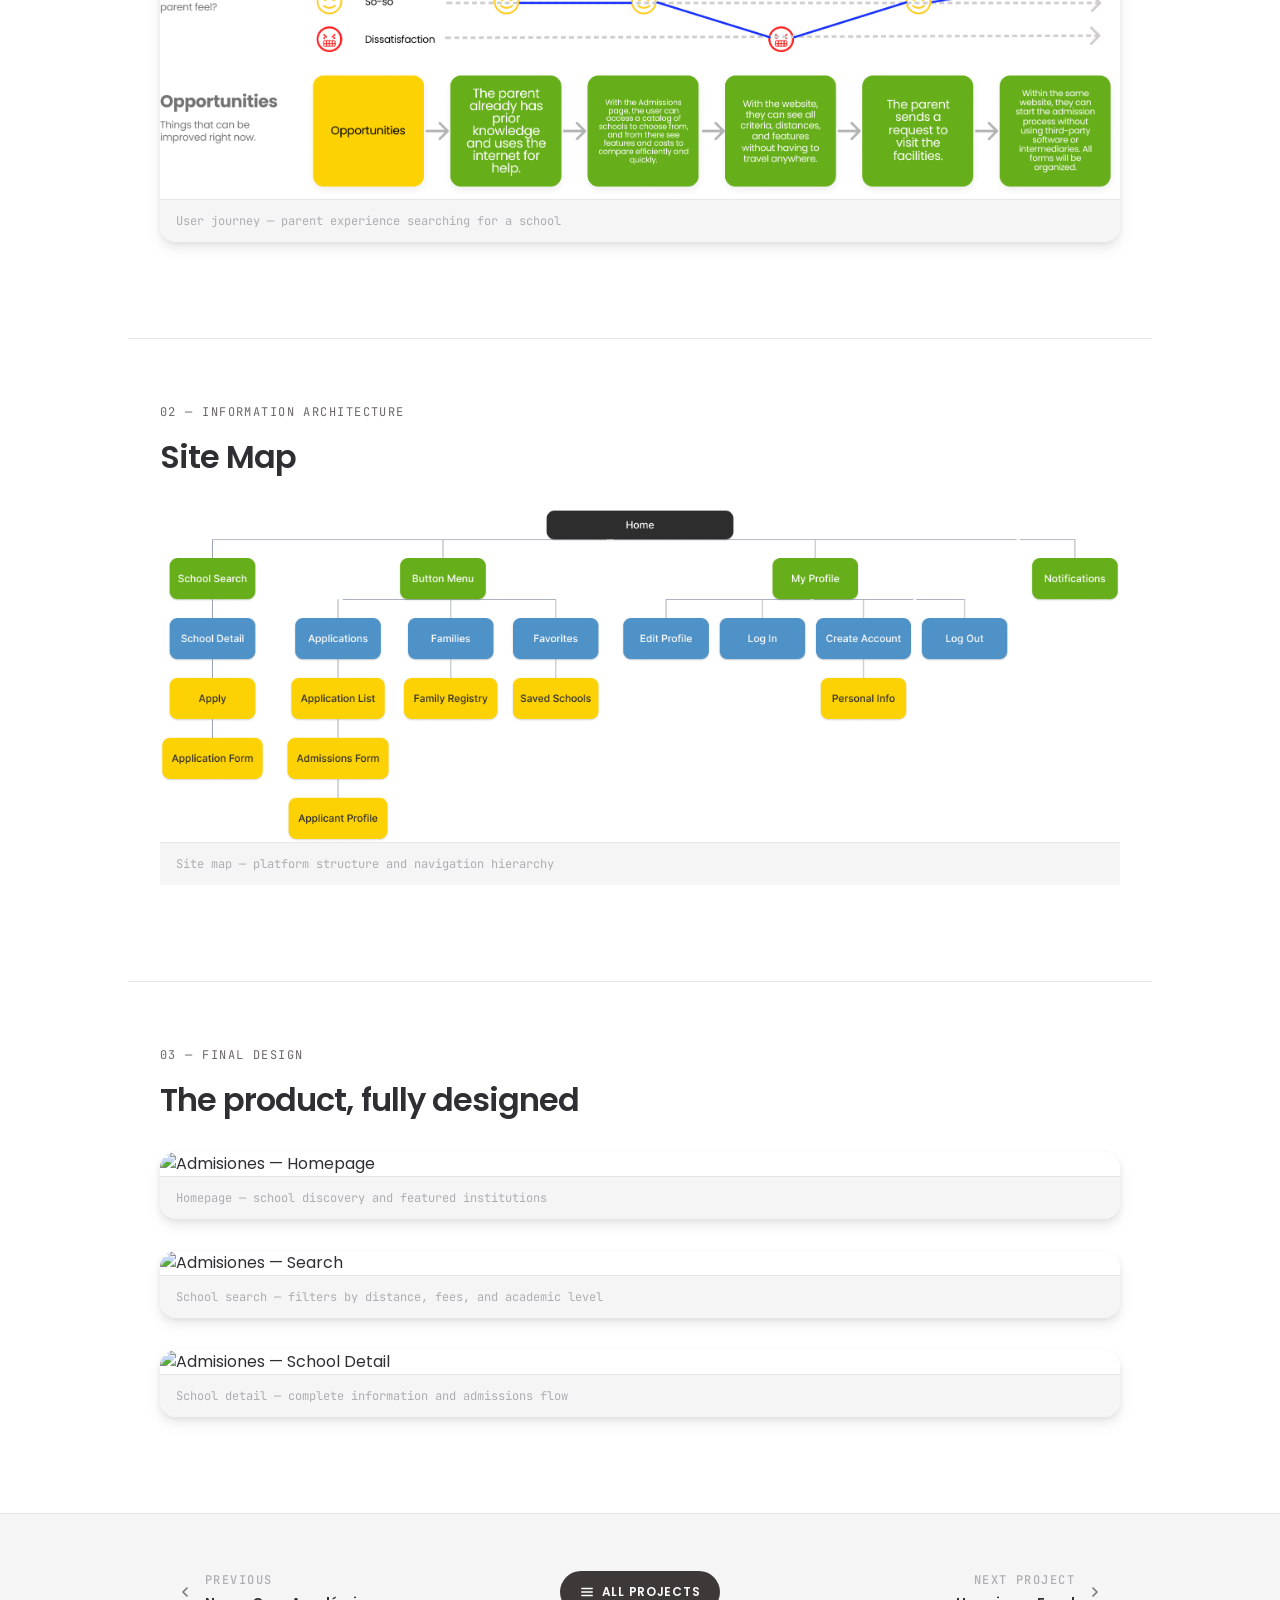
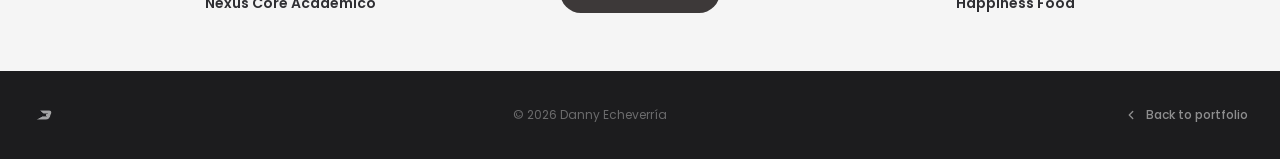
==== commit 82b5d333: "Portfolio update: About Me, skills, tools sections + nav and contact redesign - Add About Me section" ====
--- a/admisiones.html
+++ b/admisiones.html
@@ -63,106 +63,74 @@
 <!-- COVER -->
 <div class="cs-cover anim">
   <div class="cs-cover__image">
-    <img src="adm.png" alt="Admisiones by Eccole">
+    <img src="admision/cover-detail-admision.jpg" alt="Admisiones by Eccole">
   </div>
 </div>
 
 <!-- OVERVIEW -->
 <section class="cs-section anim">
   <p class="cs-section__eyebrow">Overview</p>
-  <h2 class="cs-section__title">Replacing paper enrollment — without losing what works</h2>
-  <p class="cs-section__body">Eccole is a startup building software for private K-12 schools in LATAM. Their first bet: digitize school admissions. The problem was that admissions at private schools in the region is deeply relational — it's not just a form, it's a conversation with the school director, references from parents, and a physical tour.</p>
-  <p class="cs-section__body">My role was to run discovery — understand what "admissions" really means for schools and parents — and then design an MVP that digitizes the right parts without stripping out the relationship layer that makes private school admissions work.</p>
+  <h2 class="cs-section__title">School management platform for finding the ideal educational institution</h2>
+  <p class="cs-section__body">School management platform that helps parents find the ideal educational institution for their children based on their needs.</p>
   <div class="cs-callout">
-    <p class="cs-callout__label">Starting Point</p>
-    <p class="cs-callout__text">No product existed. No designs. Just a hypothesis: "schools want to digitize admissions." My job was to find out if that was true, and if so, which parts.</p>
+    <p class="cs-callout__label">Business Objective</p>
+    <p class="cs-callout__text">Develop an application with an educational marketplace and admissions platform to carry out and streamline the admissions process for applicants to educational institutions, while complying with design, user experience, and functionality guidelines.</p>
   </div>
 </section>
 
-<!-- DISCOVERY -->
+<!-- RESEARCH -->
 <section class="cs-section anim">
-  <p class="cs-section__eyebrow">01 — Discovery</p>
-  <h2 class="cs-section__title">What does "admissions" actually mean?</h2>
-  <p class="cs-section__body">I ran a two-week discovery sprint: 8 interviews with school administrators, 6 with parents who had recently enrolled a child, and a workflow audit of the physical admissions process at 3 schools.</p>
-  <p class="cs-section__body">The key insight: schools don't want to eliminate paper — they want to eliminate the follow-up. The most painful part of admissions is tracking which families have submitted which documents, and chasing them down. That's the problem worth solving.</p>
-  <div class="cs-grid cs-grid--2">
-    <div class="cs-image cs-image--flush">
-      <div class="cs-image__placeholder">Discovery interviews — synthesis wall</div>
-      <p class="cs-image__caption">Affinity map — 14 school admissions pain points</p>
-    </div>
-    <div class="cs-image cs-image--flush">
-      <div class="cs-image__placeholder">Current-state journey map — 23-step paper process</div>
-      <p class="cs-image__caption">Physical admissions workflow documented</p>
-    </div>
+  <p class="cs-section__eyebrow">01 — Research</p>
+  <h2 class="cs-section__title">Understanding what parents really need</h2>
+  <p class="cs-section__body">The research methodology used to identify findings, insights, and ideas consisted of interviews with users, specifically five parents.</p>
+  <p class="cs-section__body">From the interviews, we gathered valuable information about what parents consider when searching for the ideal school based on their needs.</p>
+  <div class="cs-callout">
+    <p class="cs-callout__label">1</p>
+    <p class="cs-callout__text">The distance from my home to the school is a very important factor.</p>
+  </div>
+  <div class="cs-callout">
+    <p class="cs-callout__label">2</p>
+    <p class="cs-callout__text">The different fees should be well organized (enrollment, monthly tuition, transportation, cafeteria, uniforms, books, and supplies), since if there are hidden costs, it could discourage me from choosing that school.</p>
+  </div>
+  <div class="cs-callout">
+    <p class="cs-callout__label">3</p>
+    <p class="cs-callout__text">The factors why I would choose a good school are: quality, a strong academic level, and that it is highly recommended.</p>
+  </div>
+  <div class="cs-callout">
+    <p class="cs-callout__label">4</p>
+    <p class="cs-callout__text">The factors why I would choose a good school are: quality, a strong academic level, and that it is highly recommended.</p>
+  </div>
+  <div class="cs-image" style="background: #fff;">
+    <img src="admision/user-journey.png" alt="Admisiones — User Journey" style="width: 100%; height: auto; display: block;">
+    <p class="cs-image__caption">User journey — parent experience searching for a school</p>
   </div>
 </section>
 
-<!-- DEFINITION -->
+<!-- SITE MAP -->
 <section class="cs-section anim">
-  <p class="cs-section__eyebrow">02 — Definition</p>
-  <h2 class="cs-section__title">Scoping the MVP — what to build first</h2>
-  <p class="cs-section__body">With the discovery findings, I ran a prioritization session with the Eccole founders. We mapped features against impact (what reduces the most pain) and effort (what can we build in 8 weeks). The MVP scope emerged: a digital application form, document upload, and an admin tracking dashboard.</p>
-  <div class="cs-image">
-    <div class="cs-image__placeholder">Feature prioritization matrix — impact vs. effort</div>
-    <p class="cs-image__caption">MVP scope definition — 6 features selected</p>
+  <p class="cs-section__eyebrow">02 — Information Architecture</p>
+  <h2 class="cs-section__title">Site Map</h2>
+  <div class="cs-image" style="background: none; box-shadow: none; border-radius: 0; overflow: visible;">
+    <img src="admision/site-map.png" alt="Admisiones — Site Map" style="width: 100%; height: auto; display: block;">
+    <p class="cs-image__caption">Site map — platform structure and navigation hierarchy</p>
   </div>
 </section>
 
-<!-- PROTOTYPE -->
+<!-- FINAL DESIGN -->
 <section class="cs-section anim">
-  <p class="cs-section__eyebrow">03 — Prototype & Testing</p>
-  <h2 class="cs-section__title">Testing assumptions before building</h2>
-  <p class="cs-section__body">I built a clickable prototype in Figma and ran two rounds of usability testing — one with school administrators, one with parents. The biggest surprise from testing: parents expected to upload photos of physical documents (not fill out digital forms). The flow had to accommodate both mental models.</p>
-  <div class="cs-grid cs-grid--2">
-    <div class="cs-image cs-image--flush">
-      <div class="cs-image__placeholder">Lo-fi prototype — parent application flow</div>
-      <p class="cs-image__caption">Round 1 prototype — 8 screens, tested with 5 parents</p>
-    </div>
-    <div class="cs-image cs-image--flush">
-      <div class="cs-image__placeholder">Lo-fi prototype — admin tracking view</div>
-      <p class="cs-image__caption">Admin dashboard — first iteration</p>
-    </div>
+  <p class="cs-section__eyebrow">03 — Final Design</p>
+  <h2 class="cs-section__title">The product, fully designed</h2>
+  <div class="cs-image" style="background: #fff;">
+    <img src="admision/homepage-admisiones.png" alt="Admisiones — Homepage" style="width: 100%; height: auto; display: block;">
+    <p class="cs-image__caption">Homepage — school discovery and featured institutions</p>
   </div>
-</section>
-
-<!-- MVP -->
-<section class="cs-section anim">
-  <p class="cs-section__eyebrow">04 — MVP Design</p>
-  <h2 class="cs-section__title">The final product</h2>
-  <p class="cs-section__body">The MVP launched with two views: a parent-facing web form for submitting the application and documents, and an admin dashboard for tracking application status and sending follow-up nudges. The design prioritized mobile-web for parents (most accessed on phone) and desktop for administrators.</p>
-  <div class="cs-image">
-    <div class="cs-image__placeholder">MVP — parent application form (mobile web)</div>
-    <p class="cs-image__caption">Parent flow — 5-step application, mobile-first</p>
+  <div class="cs-image" style="background: #fff;">
+    <img src="admision/searcher-admisiones.png" alt="Admisiones — Search" style="width: 100%; height: auto; display: block;">
+    <p class="cs-image__caption">School search — filters by distance, fees, and academic level</p>
   </div>
-  <div class="cs-grid cs-grid--2">
-    <div class="cs-image cs-image--flush">
-      <div class="cs-image__placeholder">Admin dashboard — application tracker</div>
-      <p class="cs-image__caption">Status board with document checklist</p>
-    </div>
-    <div class="cs-image cs-image--flush">
-      <div class="cs-image__placeholder">Document upload — camera capture flow</div>
-      <p class="cs-image__caption">Mobile photo upload with cropping</p>
-    </div>
-  </div>
-</section>
-
-<!-- RESULTS -->
-<section class="cs-section anim">
-  <p class="cs-section__eyebrow">05 — Results</p>
-  <h2 class="cs-section__title">Launch outcomes</h2>
-  <div class="cs-metrics">
-    <div class="cs-metric">
-      <p class="cs-metric__number">3</p>
-      <p class="cs-metric__label">Schools using the MVP at launch</p>
-    </div>
-    <div class="cs-metric">
-      <p class="cs-metric__number">89%</p>
-      <p class="cs-metric__label">Parent application completion rate</p>
-    </div>
-    <div class="cs-metric">
-      <p class="cs-metric__number">−70%</p>
-      <p class="cs-metric__label">Admin time spent on document follow-up</p>
-    </div>
+  <div class="cs-image" style="background: #fff;">
+    <img src="admision/detail-admisiones.png" alt="Admisiones — School Detail" style="width: 100%; height: auto; display: block;">
+    <p class="cs-image__caption">School detail — complete information and admissions flow</p>
   </div>
 </section>
 
